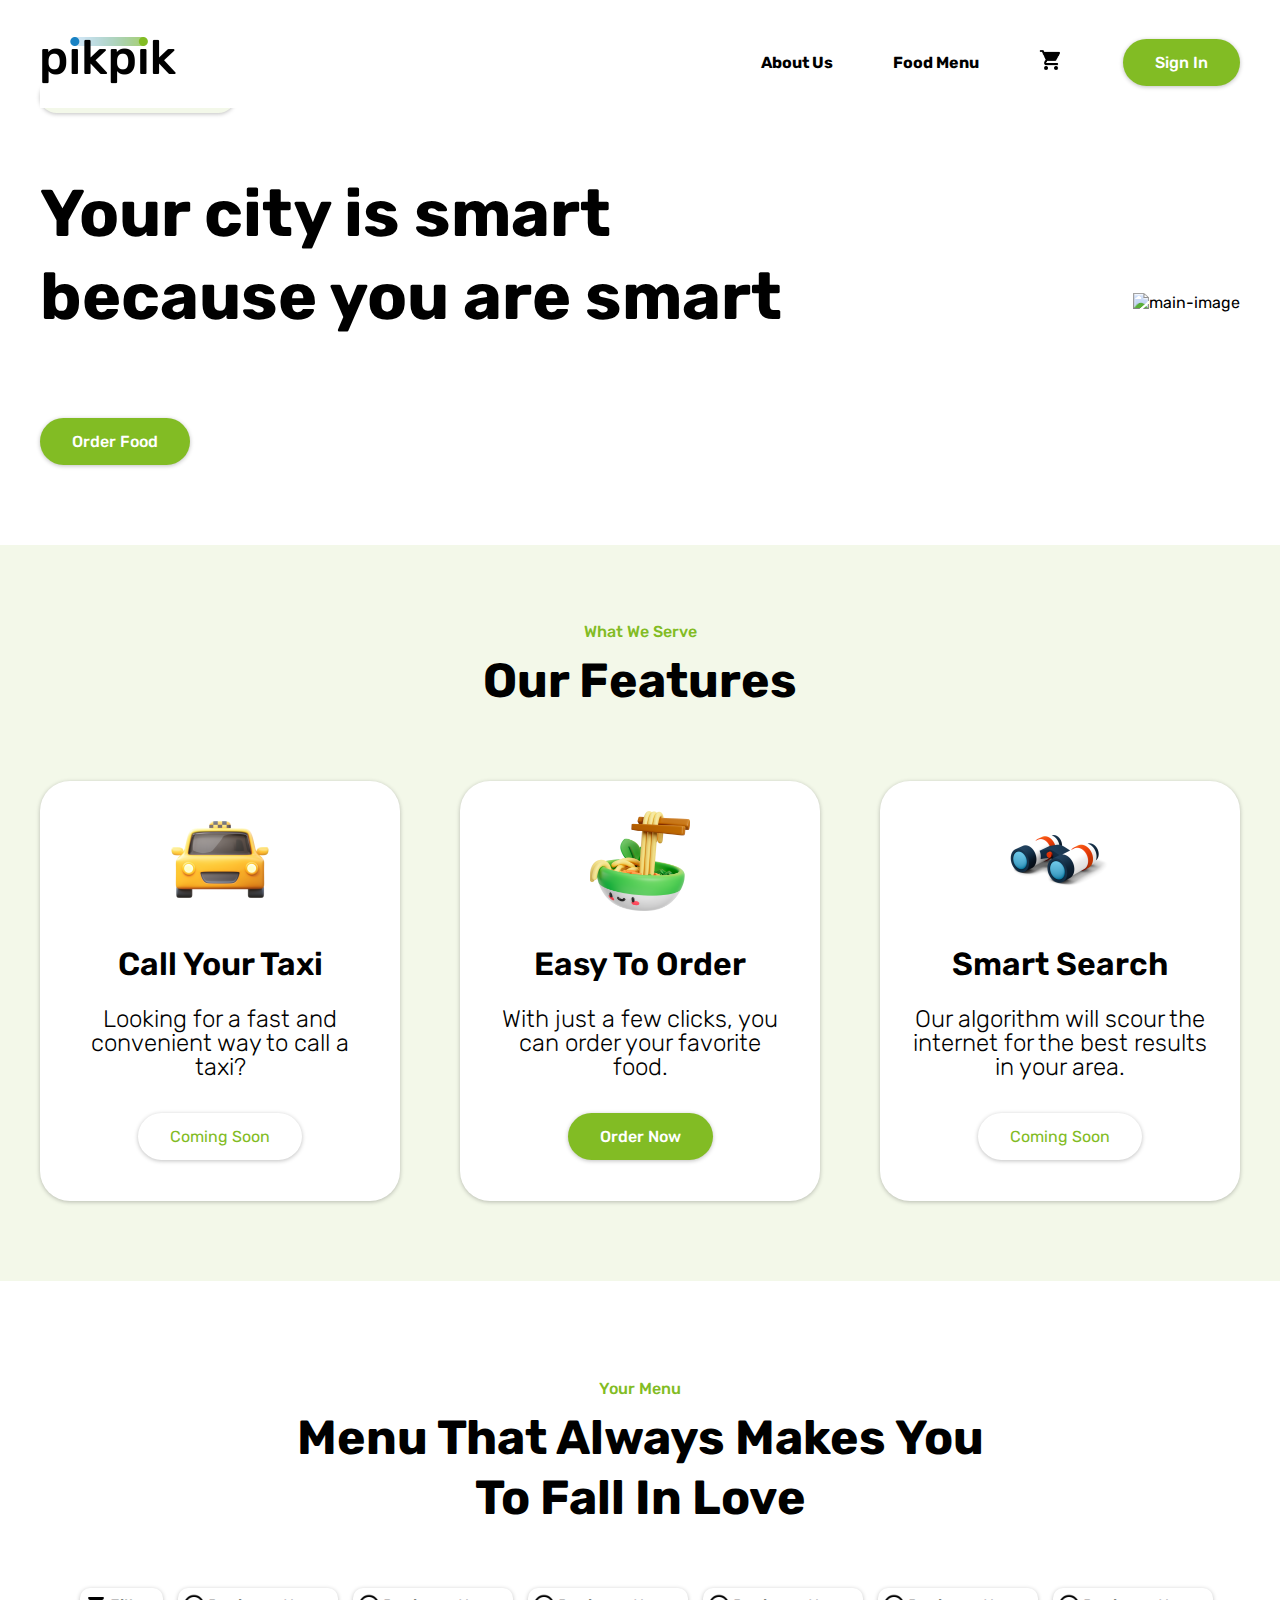
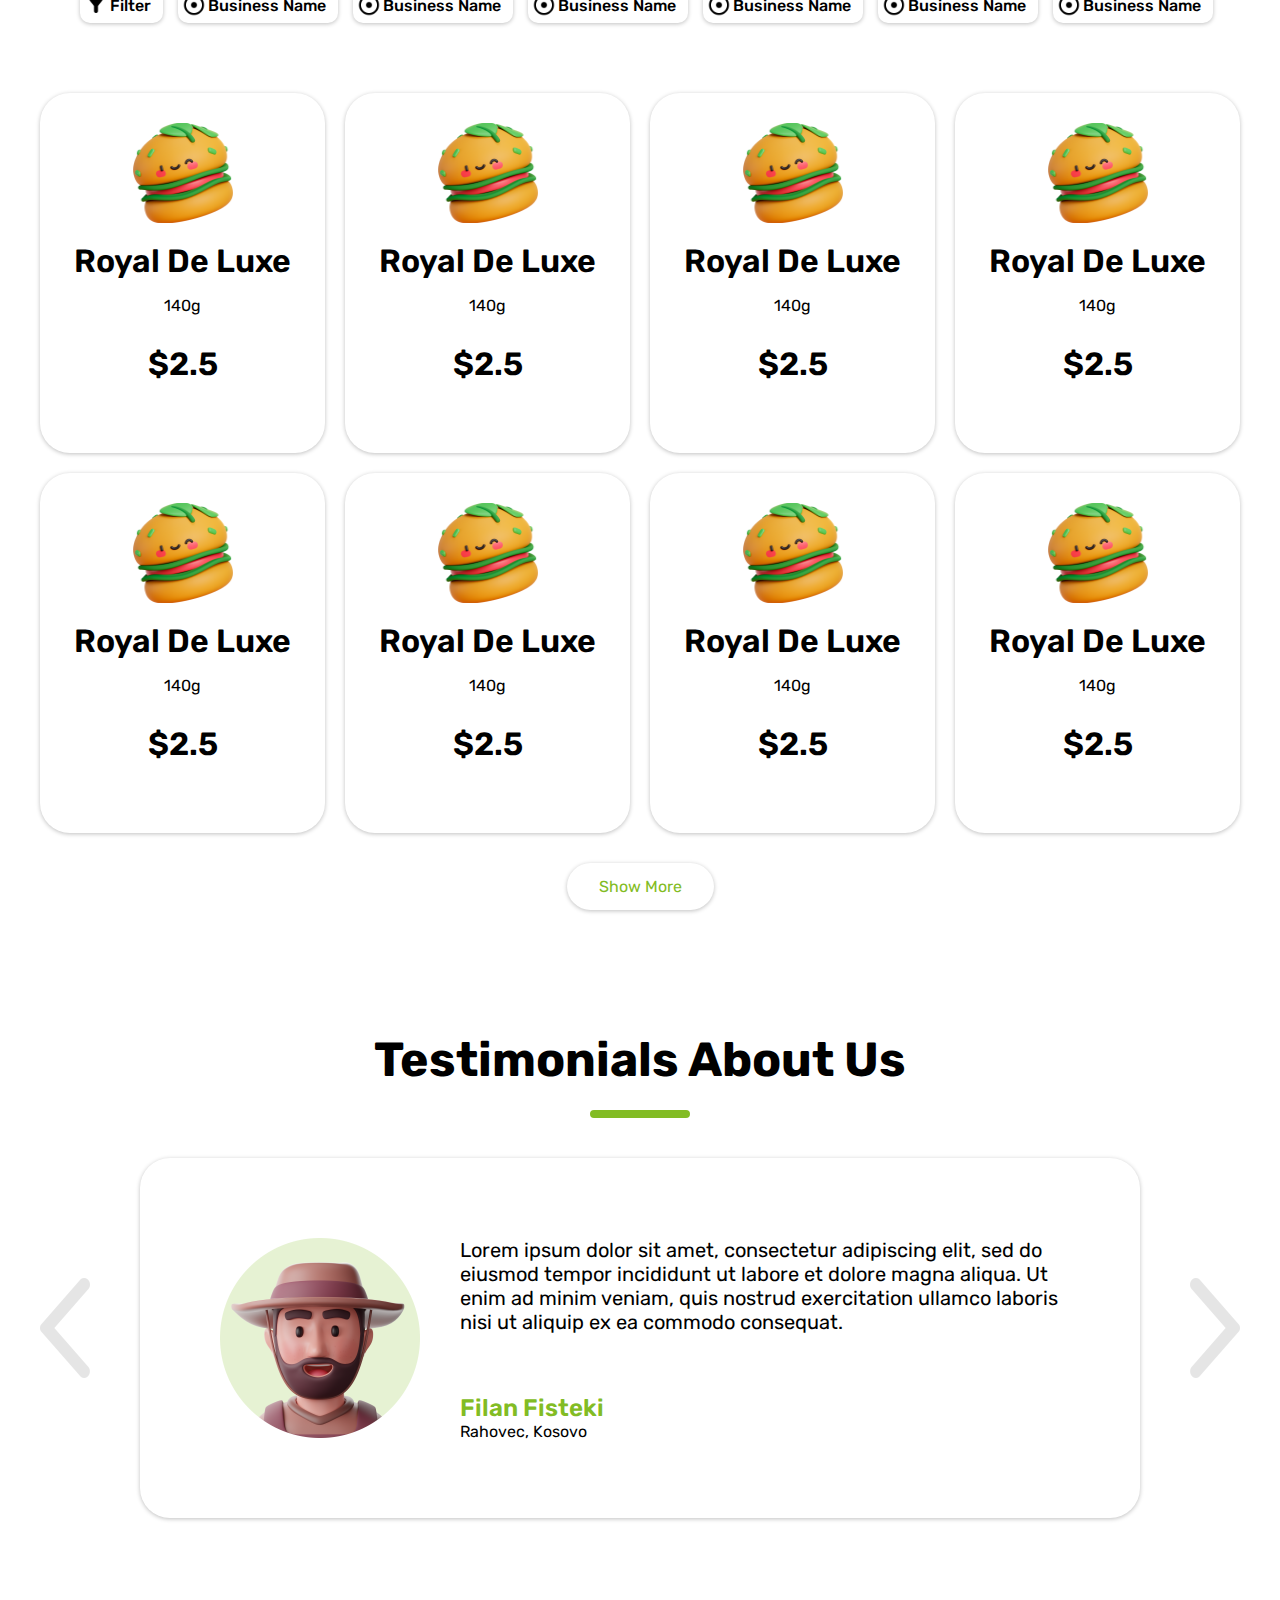
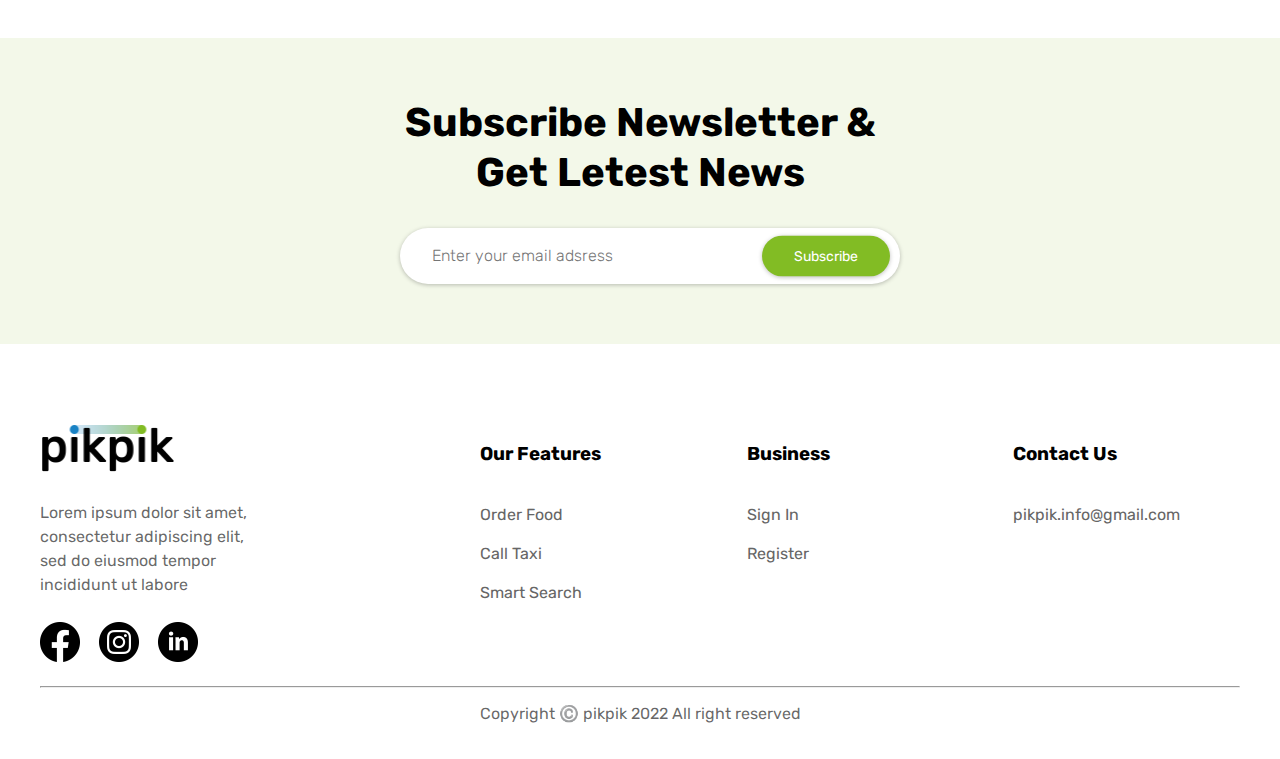
==== index.html @ 5e6ef86c "SigIn" ====
<!DOCTYPE html>
<html lang="en">
    <head>

        <meta charset="UTF-8">
        <meta name="viewport" content="width=width-device, initial-scale=1.0">
        <title>Home | pikpik</title>
        <link rel="preconnect" href="https://fonts.googleapis.com">
        <link rel="preconnect" href="https://fonts.gstatic.com" crossorigin>
        <link href="https://fonts.googleapis.com/css2?family=Rubik:wght@400;500;600;700&display=swap" rel="stylesheet">
        <link rel="stylesheet" href="styles.css">
    </head>
    <body>

        <header>
            <div class="wrapper">
                <nav>
                    <div>
                        <a href="#"><img class="logo" src="images/logo/black-logo.png" alt="pikpik"></a>
                    </div>

                    <ul>
                        <li>
                            <a href="#features-sections">About Us</a>
                        </li>

                        <li>
                            <a href="#menu-section">Food Menu</a>
                        </li>

                        <li>
                            <a href="#"><img class="shop-icon" src="images/icon/shop-icon.png" alt="shop-icon"></a>
                        </li>

                        <li>
                            <a href="signIn.html" class="btn green">Sign In</a>
                        </li>
                    </ul>
                </nav>
                <!-- End of desktop navigation -->

                <div class="main-section">
                    <div class="left">
                        <a href="#" class="btn light green">More than smart 🧠</a>
                        <h1>Your city is smart <br />
                            because you are smart
                        </h1>
                        <a href="#menu-section" class="btn green">Order Food</a>
                    </div>
                    <div class="right">
                        <img src="images/main.png" alt="main-image">
                    </div>
                </div>
            </div>
        </header>

        <!-- End of header section -->

        <section class="features-sections" id="features-sections">
            <div class="wrapper">
                <h6 class="green">What We Serve</h6>
                <h2>Our Features</h2>

                <div class="feature-cards">
                    <div class="feature-card">
                        <img class="taxi" src="images/icon/taxi.png" alt="taxi">
                        
                        <div class="info">
                            <h3>Call Your Taxi</h3>
                            <p>Looking for a fast and convenient way to call a taxi?</p>
                            <a href="#" class="btn white green">Coming Soon</a>
                        </div>
                    </div>

                    <div class="feature-card">
                        <img class="food" src="images/icon/food.png" alt="food">
                        
                        <div class="info">
                            <h3>Easy To Order</h3>
                            <p>With just a few clicks, you can order your favorite food.</p>
                            <a href="#menu-section" class="btn green">Order Now</a>
                        </div>
                    </div>

                    <div class="feature-card">
                        <img class="smart-search" src="images/icon/smart-search.png" alt="smart search">
                        
                        <div class="info">
                            <h3>Smart Search</h3>
                            <p>Our algorithm will scour the internet for the best results in your area.</p>
                            <a href="#" class="btn white green">Coming Soon</a>
                        </div>
                    </div>
                </div>
            </div>
        </section>

        <!-- End of features section -->

        <section class="menu-section" id="menu-section">
            <div class="wrapper">
                <h6>Your Menu</h6>
                <h2>Menu That Always Makes You To Fall In Love</h2>

                <div class="filter-businesses">
                    <ul>
                        <li class="filter">
                            <a href="#" class="btn white black"><img src="images/icon/filter-icon.png" alt="filter">Filter</a>
                        </li>

                        <li>
                            <a href="#" class="btn white black"><img src="images/icon/business-icon.png" alt="business-logo">Business Name</a>
                        </li>
                        <li>
                            <a href="#" class="btn white black"><img src="images/icon/business-icon.png" alt="business-logo">Business Name</a>
                        </li>
                        <li>
                            <a href="#" class="btn white black"><img src="images/icon/business-icon.png" alt="business-logo">Business Name</a>
                        </li>
                        <li>
                            <a href="#" class="btn white black"><img src="images/icon/business-icon.png" alt="business-logo">Business Name</a>
                        </li>
                        <li>
                            <a href="#" class="btn white black"><img src="images/icon/business-icon.png" alt="business-logo">Business Name</a>
                        </li>
                        <li>
                            <a href="#" class="btn white black"><img src="images/icon/business-icon.png" alt="business-logo">Business Name</a>
                        </li>
                    </ul>
                </div>
                <div class="food-cards">
                    <div class="food-card">
                        <img src="images/icon/hambuger.png" alt="hamburger">
                        <div class="info">
                            <h3>Royal De Luxe</h3>
                            <p>140g</p>
                            <h3 class="price">$2.5</h3>
                        </div>
                    </div>

                    <div class="food-card">
                        <img src="images/icon/hambuger.png" alt="hamburger">
                        <div class="info">
                            <h3>Royal De Luxe</h3>
                            <p>140g</p>
                            <h3 class="price">$2.5</h3>
                        </div>
                    </div>

                    <div class="food-card">
                        <img src="images/icon/hambuger.png" alt="hamburger">
                        <div class="info">
                            <h3>Royal De Luxe</h3>
                            <p>140g</p>
                            <h3 class="price">$2.5</h3>
                        </div>
                    </div>

                    <div class="food-card">
                        <img src="images/icon/hambuger.png" alt="hamburger">
                        <div class="info">
                            <h3>Royal De Luxe</h3>
                            <p>140g</p>
                            <h3 class="price">$2.5</h3>
                        </div>
                    </div>

                    <div class="food-card">
                        <img src="images/icon/hambuger.png" alt="hamburger">
                        <div class="info">
                            <h3>Royal De Luxe</h3>
                            <p>140g</p>
                            <h3 class="price">$2.5</h3>
                        </div>
                    </div>

                    <div class="food-card">
                        <img src="images/icon/hambuger.png" alt="hamburger">
                        <div class="info">
                            <h3>Royal De Luxe</h3>
                            <p>140g</p>
                            <h3 class="price">$2.5</h3>
                        </div>
                    </div>

                    <div class="food-card">
                        <img src="images/icon/hambuger.png" alt="hamburger">
                        <div class="info">
                            <h3>Royal De Luxe</h3>
                            <p>140g</p>
                            <h3 class="price">$2.5</h3>
                        </div>
                    </div>

                    <div class="food-card">
                        <img src="images/icon/hambuger.png" alt="hamburger">
                        <div class="info">
                            <h3>Royal De Luxe</h3>
                            <p>140g</p>
                            <h3 class="price">$2.5</h3>
                        </div>
                    </div>
                </div>
                <div class="show-more">
                    <a href="#" class="btn white green">Show More</a>
                </div>
            </div>
        </section>

        <!-- End of food menu section -->

        <section class="testimonials-section">
            <div class="wrapper">
                <h2>Testimonials About Us</h2>
                <hr>

                <div class="testimonials">
                    <div class="left">
                        <a href="#" class="left arrow"><img src="images/icon/left-arrow.png" alt="left-arrow"></a>
                    </div>
        
                    <div class="testimonials-card">
                        <div class="left">
                            <img src="images/icon/farmer.png" alt="farmer">
                        </div>
                        <div class="right">
                            <p>Lorem ipsum dolor sit amet, consectetur adipiscing elit, sed do 
                                eiusmod tempor incididunt ut labore et dolore magna aliqua. Ut 
                                enim ad minim veniam, quis nostrud exercitation ullamco laboris 
                                nisi ut aliquip ex ea commodo consequat.
                            </p>
                            <h4>Filan Fisteki</h4>
                            <p class="location">Rahovec, Kosovo</p>
                        </div>
                    </div>
        
                    <div class="right">
                        <a href="#" class="right arrow"><img src="images/icon/right-arrow.png" alt="right-arrow"></a>
                    </div>
                </div>
            </div>
        </section>

        <!-- End of testimonials section -->

        <section class="newsletter-section">
            <div class="wrapper">
                <h2>
                    Subscribe Newsletter & 
                    Get Letest News
                </h2>

                <form action="#">
                    <input type="text" placeholder="Enter your email adsress">
                    <button href="" class="subscribe-button">Subscribe</button>
                </form>
            </div>
        </section>

        <!-- End of newsletter section -->

        <footer>
            <div class="wrapper">
                <div class="links-container">
                    <div class="links">
                        <a href="#" class="logo"><img src="images/logo/black-logo.png" alt="pikpik"></a>
                        <p>Lorem ipsum dolor sit amet, consectetur adipiscing elit, sed do eiusmod tempor incididunt ut labore</p>
                        
                        <div class="social">
                            <a href="#"><img src="images/icon/facebook.png" alt=""></a>

                            <a href="#"><img src="images/icon/instagram.png" alt=""></a>

                            <a href="#"><img src="images/icon/linkedin.png" alt=""></a>
                        </div>
                    </div>

                    <div class="links">
                        <h3>Our Features</h3>

                        <ul>
                            <li>
                                <a href="#">Order Food</a>
                            </li>

                            <li>
                                <a href="#">Call Taxi</a>
                            </li>

                            <li>
                                <a href="#">Smart Search</a>
                            </li>
                        </ul>
                    </div>

                    <div class="links">
                        <h3>Business</h3>

                        <ul>
                            <li>
                                <a href="#">Sign In</a>
                            </li>

                            <li>
                                <a href="#">Register</a>
                            </li>
                        </ul>
                    </div>

                    <div class="links">
                        <h3>Contact Us</h3>

                        <ul>
                            <li>
                                <a href="#">pikpik.info@gmail.com</a>
                            </li>
                        </ul>
                    </div>
                </div>

                <hr>
                <p class="copyright">Copyright ©️ pikpik 2022 All right reserved</p>
            </div>
        </footer>

        <!-- End of footer section -->

        <script src="main.js"></script>
    </body>
</html>
---- styles.css ----
:root{
    --green-color: #82BC24;
    --light-green-color: #F3F8E9;
    --blue-color: #1982C4;
    --light-blue-color: #E8F3F9;
}


*,
*::after,
*::before {
    box-sizing: border-box;
}

body {
    margin: 0;
    font-family: "Rubik", sans-serif;
}

.wrapper {
    max-width: 1200px;
    margin: 0 auto;
}

/* Buttons */

.btn {
    padding: 14px 32px;
    border-radius: 50px;
    color: #fff;
    display: inline-block;
    font-weight: 500;
    font-size: 16px;
    text-decoration: none;
    box-shadow: 0px 1px 4px rgba(0, 0, 0, 0.25);
    border-radius: 50px;
    position: relative;
}

.btn.green {
    background: var(--green-color);
    box-shadow: 0px 1px 4px rgba(0, 0, 0, 0.25);
    border-radius: 50px;
}

.btn.green:hover {
    color: var(--green-color);
    background-color: #FFFFFF;
}

.btn.light.green {
    padding: 8px 32px;
    font-size: 14px;
    font-weight: 450;
    background: var(--light-green-color);
    color: var(--green-color);
}

.btn.white.btn.green {
    background-color: #fff;
    color: var(--green-color);
    font-weight: 400;
}

.btn.white.black {
    color: #000;
    padding: 8px 12px;
    border-radius: 10px;
    text-align: center;
}

/* Header */

header {
    margin-top: 0px;
    margin-bottom: 80px;
    width: 100%;
    background-color: #fff;
}

nav {
    padding-top: 0px;
    padding-bottom: 20px;
    background-color: #fff;
    background: #fff;
    display: flex;
    justify-content: space-between;
    align-items: center;
    position: fixed;
    width: 1200px;
    top: 36px;
    z-index: 100;
    transition: all 500ms ease;
}

nav.scrolled {
    background-color: white;
    box-shadow: 0px 16px 14px -8px rgba(0, 0, 0, 0.1);
    /* box-shadow: 0px 1px 4px rgba(0, 0, 0, 0.25); */
    border-radius: 0 0 16px 16px;
    top: 0;
    padding: 12px;
}

nav .logo {
    width: 136px;
    height: 48px;
    left: 0px;
    position: relative;
    top: 50%;
    /* transform: translateY(-50%); */
}

nav ul{
    display: flex;
    align-items: center;
    gap: 60px;
    list-style: none;
    margin: 0px;
}

nav ul li a:hover{
    color: var(--green-color);
}

nav ul li a {
    font-family: "Rubik", sans-serif;
    font-style: normal;
    font-weight: bold;
    font-size: 16px;
    color: #000;
    text-decoration: none;
}

nav ul .shop-icon {
    width: 24px;
    height: 24px;
    position: relative;
    top: 50%;
    /* transform: translateY(-50%); */
}

/* Main Section */

.main-section {
    display: flex;
    padding-top: 80px;
    width: 100%;
    align-items: center;
    justify-content: space-between;
}

.main-section .left h1{
    font-family: "Rubik", sans-serif;
    font-weight: 700;
    font-size: 66px;
    line-height: 125%;
    color: #000;
    margin-bottom: 80px;
    margin-top: 60px;
}

.main-section .left {
    width: auto;
}

.main-section .right {
    margin-top: 60px;
}

.main-section .right img{
    width: 606px;
    height: 603px;
}

/* Features section */

section {
    margin-top: 0;
}

section.features-sections {
    width: 100%;
    background-color: var(--light-green-color);
    padding-top: 40px;
    padding-bottom: 80px;
    text-align: center;
}


h6 {
    font-family: 'Rubik', sans-serif;
    font-weight: 500;
    font-size: 16px;
    line-height: 120%;
    color: #000;
}

section.features-sections h6{
    color: var(--green-color);
    margin-bottom: 10px;
}

h2 {
    font-family: "Rubik", sans-serif;
    font-weight: 700;
    font-size: 48px;
    line-height: 125%;
    margin: 0;
    color: #000;
}

section.features-sections h2{
    text-align: center;
}

.feature-cards{
    margin-top: 70px;
    display: flex;
    justify-content: space-between;
}

.feature-card{
    position: relative;
    width: 360px;
    height: 420px;
    
    background: #FFFFFF;
    box-shadow: 0px 1px 4px rgba(0, 0, 0, 0.25);
    border-radius: 30px;

    text-align: center;
    padding: 30px;
}

img.taxi {
    width: 100px;
    height: 100px;
}

img.food {
    width: 100px;
    height: 100px;
}

img.smart-search {
    width: 100px;
    height: 100px;
}

.feature-card h3{
    margin-top: 30px;
    margin-bottom: 20px;
    font-family: "Rubik", sans-serif;
    font-weight: 600;
    font-size: 32px;
}

.feature-card p{
    font-family: "Rubik", sans-serif;
    font-weight: 300;
    font-size: 24px;
    line-height: 24px;
}

.feature-card .btn{
    margin-top: 10px;
}

/* Menu Section */

section.menu-section {
    padding-top: 60px;
    padding-bottom: 60px;
}

section.menu-section h6 {
    text-align: center;
    color: var(--green-color);
    margin-bottom: 10px;
}

section.menu-section h2 {
    text-align: center;
    margin-left: 240px;
    margin-right: 240px;
    margin-bottom: 60px;
}

.filter-businesses ul{
    display: flex;
    gap: 15px;
    list-style: none;
}

.filter-businesses ul img {
    position: absolute;
    width: 24px;
    height: 24px;
    top: 50%;
    left: 4px;
    transform: translateY(-50%);
}

.filter-businesses .btn.white.black{
    padding-left: 30px;
}

.food-cards{
    margin-top: 70px;
    height: 740px;
    display: flex;
    flex-wrap: wrap;
    align-content: space-between;
    /* overflow: scroll; */
    gap: 20px;
}

.food-card{
    width: 285px;
    height: 360px;
    
    background: #FFFFFF;
    box-shadow: 0px 1px 4px rgba(0, 0, 0, 0.25);
    border-radius: 30px;

    text-align: center;
    padding: 30px;
}

.food-card img{
    width: 100px;
    height: 100px;
}

.food-card h3 {
    margin-top: 15px;
    margin-bottom: 10px;
    font-family: "Rubik", sans-serif;
    font-weight: 600;
    font-size: 32px;
}

.food-card .price{
    margin-top: 30px;
}

.show-more{
    text-align: center;
    margin-top: 30px;
}

/* Testimonials section */

.testimonials-section {
    padding-top: 60px;
    padding-bottom: 60px;
}

.testimonials-section h2 {
    text-align: center;
}

.testimonials-section hr {
    margin-top: 20px;
    margin-bottom: 40px;
    width: 100px;
    border: 4px solid var(--green-color);
    border-radius: 10px;
}

.testimonials-section .testimonials {
    display: flex;
    justify-content: space-between;
}

.testimonials-section .testimonials .left.arrow img {
    margin-top: 120px;
    width: 50px;
    height: 100px;
}

.testimonials-section .testimonials .right.arrow img {
    margin-top: 120px;
    width: 50px;
    height: 100px;
}

.testimonials-card {
    width: 1000px;
    height: 360px;

    background: #FFFFFF;
    box-shadow: 0px 1px 4px rgba(0, 0, 0, 0.25);
    border-radius: 30px;
    display: flex;
    justify-content: space-between;
}

.testimonials-card .left {
    margin-left: 80px;
    margin-top: 80px;
    margin-right: 40px;
}

.testimonials-card img{
    width: 200px;
    height: 200px;
}

.testimonials-card .right {
    margin-top: 60px;
    margin-right: 80px;
    margin-bottom: 80px;
}

.testimonials-card p {
    font-family: "Rubik", sans-serif;
    font-weight: 400;
    font-size: 20px;

    color: #000000;
}

.testimonials-card h4{
    font-family: "Rubik", sans-serif;
    font-weight: 600;
    font-size: 24px;
    color: var(--green-color);
    margin-top: 60px;
    margin-bottom: 0px;
}

.testimonials-card .right .location{
    margin-top: 0px;
    color: #000;
    font-size: 16px;
}

/* Newsletter Section */

section.newsletter-section {
    margin-top: 60px;
    margin-bottom: 60px;
    padding-top: 60px;
    padding-bottom: 60px;
    text-align: center;
    background-color: var(--light-green-color);
}

section.newsletter-section h2 {
    font-family: "Rubik", sans-serif;
    font-weight: 700;
    font-size: 40px;
    text-align: center;
    padding-left: 335px;
    padding-right: 335px;
    color: #000000;
    margin-bottom: 30px;
}

section.newsletter-section form {
    align-items: center;
    margin-left: 20px;
    margin-top: 16px;
    position: relative;
}

section.newsletter-section form input {
    font-family: "Rubik", sans-serif;
    font-weight: 300;
    font-size: 16px;
    line-height: 200%;
    background: #FFFFFF;
    box-shadow: 0px 1px 4px rgba(0, 0, 0, 0.25);
    border-radius: 50px;
    border-color: transparent;
    padding: 10px 30px;
    width: 500px;
}

section.newsletter-section form .subscribe-button {
    position: absolute;
    right: 350px;
    top: 50%;
    transform: translateY(-50%);
    background: var(--green-color);
    box-shadow: 0px 1px 4px rgba(0, 0, 0, 0.25);
    border-radius: 50px;
    border-color: transparent;
    padding: 10px 30px;
    color: #fff;
    font-family: 'Rubik';
    font-style: normal;
    font-weight: 400;
    font-size: 14px;
}

/* Footer */

footer {
    color: #000;
    background-color: #fff;
    /* margin-top: 100px; */
    padding: 20px;
}

footer a {
    text-decoration: none;
    color: #666666;
}

footer h3 {
    color: #000;
    margin-left: 40px;
}

footer ul {
    margin-top: 40px;
    list-style: none;
}

footer .links-container .links .logo img {
    width: 134px;
    height: 48px;
}

footer .links-container .links .social img {
    width: 40px;
    height: 40px;
}

footer .links-container .links .social a{
    padding-right: 15px;
}

footer .links-container .links p {
    width: 220px;
    font-family: 'Rubik';
    font-style: normal;
    font-weight: 400;
    font-size: 16px;
    line-height: 24px;

    color: rgba(0, 0, 0, 0.6);
    margin-top: 25px;
    margin-bottom: 25px;
}

footer .links-container {
    display: grid;
    grid-template-columns: 3fr 2fr 2fr 2fr;
}

footer ul li {
    margin: 20px;
    margin-left: 0px;
}
footer hr{
    margin-top: 20px;
    color: #666666;
}

footer .copyright {
    font-family: "Rubik", sans-serif;
    font-weight: 400;
    font-size: 16px;

    text-align: center;

    color: rgba(0, 0, 0, 0.6);
}

footer ul li :hover{
    padding-left: 3px;
}

/* =============================== */

/* Sign In PAGE */

.signIn-wrapper {
    width: 100%;
    min-height: 100vh;
    overflow: hidden;
    background-color: var(--light-green-color);
    padding: 2rem;
    display: flex;
    align-items: center;
    justify-content: center;
}

.signIn-wrapper .box {
    position: relative;
    width: 100%;
    max-width: 1020px;
    height: 640px;
    background-color: white;
    border-radius: 3.3rem;
    box-shadow: 0px 1px 4px rgba(0, 0, 0, 0.25);
}

.signIn-wrapper .inner-box {
    position: absolute;
    width: calc(100% - 4.1rem);
    height: calc(100% - 4.1rem);
    top: 50%;
    left: 50%;
    transform: translate(-50%, -50%);
}

.signIn-wrapper .forms-wrap {
    position: absolute;
    height: 100%;
    width: 45%;
    top: 0;
    left: 0;
    display: grid;
    grid-template-columns: 1fr;
    grid-template-rows: 1fr;
    transition: 0.08s ease-in-out;
}

.signIn-wrapper form {
    max-width: 260px;
    width: 100%;
    margin: 0 auto;
    height: 100%;
    display: flex;
    flex-direction: column;
    justify-content: space-evenly;
    grid-column: 1 / 2;
    grid-row: 1 / 2;
    transition: opacity 0.02s 0.4s;
}

.signIn-wrapper form.sign-up-form {
    opacity: 0;
    pointer-events: none;
}

.signIn-wrapper .logo {
    display: flex;
    align-items: center;
}

.signIn-wrapper .logo img {
    width: 120px;
    margin-right: 0.3rem;
}

.signIn-wrapper .logo h4 {
    font-size: 1.1rem;
    margin-top: -9px;
    letter-spacing: -0.5px;
    color: #000;
}

.signIn-wrapper .heading h2 {
    font-size: 2.1rem;
    font-weight: 600;
    color: #000;
}

.signIn-wrapper .heading h6 {
    color: rgb(121, 121, 121);
    font-weight: 400;
    font-size: 0.75rem;
    display: inline;
}

.signIn-wrapper .toggle {
    color: #000;
    text-decoration: none;
    font-size: 0.75rem;
    font-weight: 500;
    transition: 0.3s;
}

.signIn-wrapper .toggle:hover{
    color: var(--green-color);
}

.signIn-wrapper .input-wrap {
    position: relative;
    height: 37px;
    margin-bottom: 2rem;
}

.signIn-wrapper label {
    position: absolute;
    left: 10px;
    font-size: 0.95rem;
    color: rgb(121, 121, 121);
    pointer-events: none;
    transition: 0.4s;
}

.signIn-wrapper .input-field.active {
    border-bottom-color: #000;
}

.signIn-wrapper .actual-form.input-wrap{
    margin-top: 20px;
}


.signIn-wrapper .input-field{
    font-family: "Rubik", sans-serif;
    font-weight: 300;
    font-size: 16px;
    top: 10px;
    line-height: 200%;
    background: #FFFFFF;
    box-shadow: 0px 1px 4px rgba(0, 0, 0, 0.25);
    border-radius: 50px;
    border-color: transparent;
    padding: 0 25px;
    height: 47px;
    width: 100%;
    margin-bottom: 10px;
}

.signIn-wrapper .btn.green{
    display: inline-block;
    height: 47px;
}

.signIn-wrapper .text {
    margin-top: 30px;
    color: rgb(121, 121, 121);
    font-size: 0.7rem;
}

.signIn-wrapper .text a {
    color: rgb(121, 121, 121);
    transition: 0.3s;
}

.signIn-wrapper .text a:hover{
    color: var(--green-color);
    pointer-events: none;
}

.signIn-wrapper .sign-up-mode form.sign-up-form {
    opacity: 1;
    pointer-events: all;
}

.signIn-wrapper .sign-up-mode .forms-wrap {
    left: 55%;
}

.signIn-wrapper .sign-up-mode .carousel {
    left: 0;
}

.signIn-wrapper .carousel {
    position: absolute;
    height: 100%;
    width: 55%;
    left: 45%;
    top: 0;
    background-color: var(--light-green-color);
    box-shadow: 0px 1px 4px rgba(0, 0, 0, 0.25);
    border-radius: 2rem;
    display: grid;
    grid-template-rows: auto 1fe;
    padding-bottom: 2rem;
    overflow: hidden;
    transition: 0.8s ease-in-out;
}

.mySlides img{
    margin-top: 20px;
    width: 534px;
    height: 554px;
}

.signIn-wrapper .images-wrapper {
    display: grid;
    grid-template-columns: 1fr;
    grid-template-rows: 1fr;
}

.signIn-wrapper .text-slider {
    display: flex;
    align-items: center;
    justify-content: center;
    flex-direction: column;
}

.signIn-wrapper .text-wrap {
    max-height: 2.2rem;
    overflow: hidden;
    margin-bottom: 2.5rem;
}

.signIn-wrapper .text-group {
    display: flex;
    flex-direction: column;
    text-align: center;
    transform: translateY(0);
    transition: 0.5s;
}

.signIn-wrapper .text-group h2 {
    line-height: 2.2rem;
    font-weight: 600;
    font-size: 1.6rem;
}

.signIn-wrapper .bullets {
    display: flex;
    align-items: center;
    justify-content: center;
}

.signIn-wrapper .bullets span{
    display: block;
    width: 0.5rem;
    height: 0.5rem;
    background-color: #000;
    margin: 0 0.25rem;
    border-radius: 50%;
    cursor: pointer;
    transition: 0.3s;
}
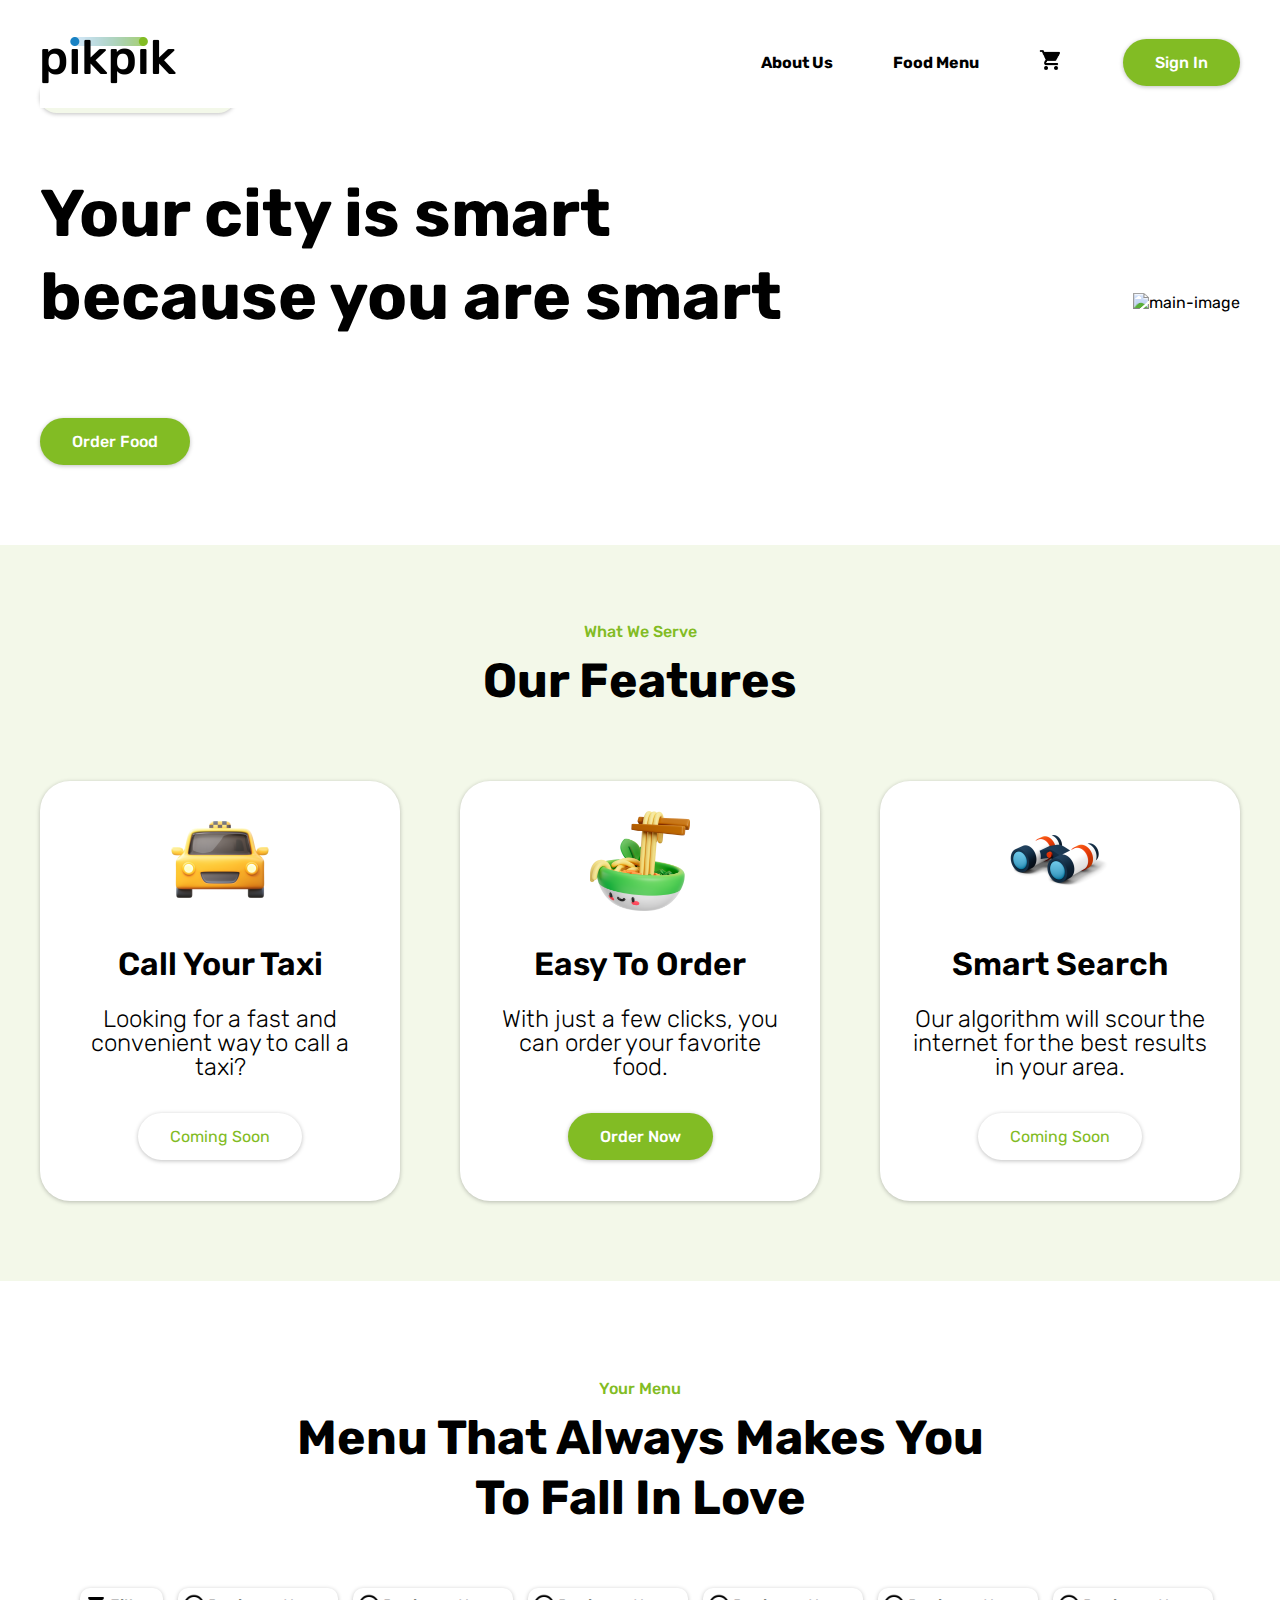
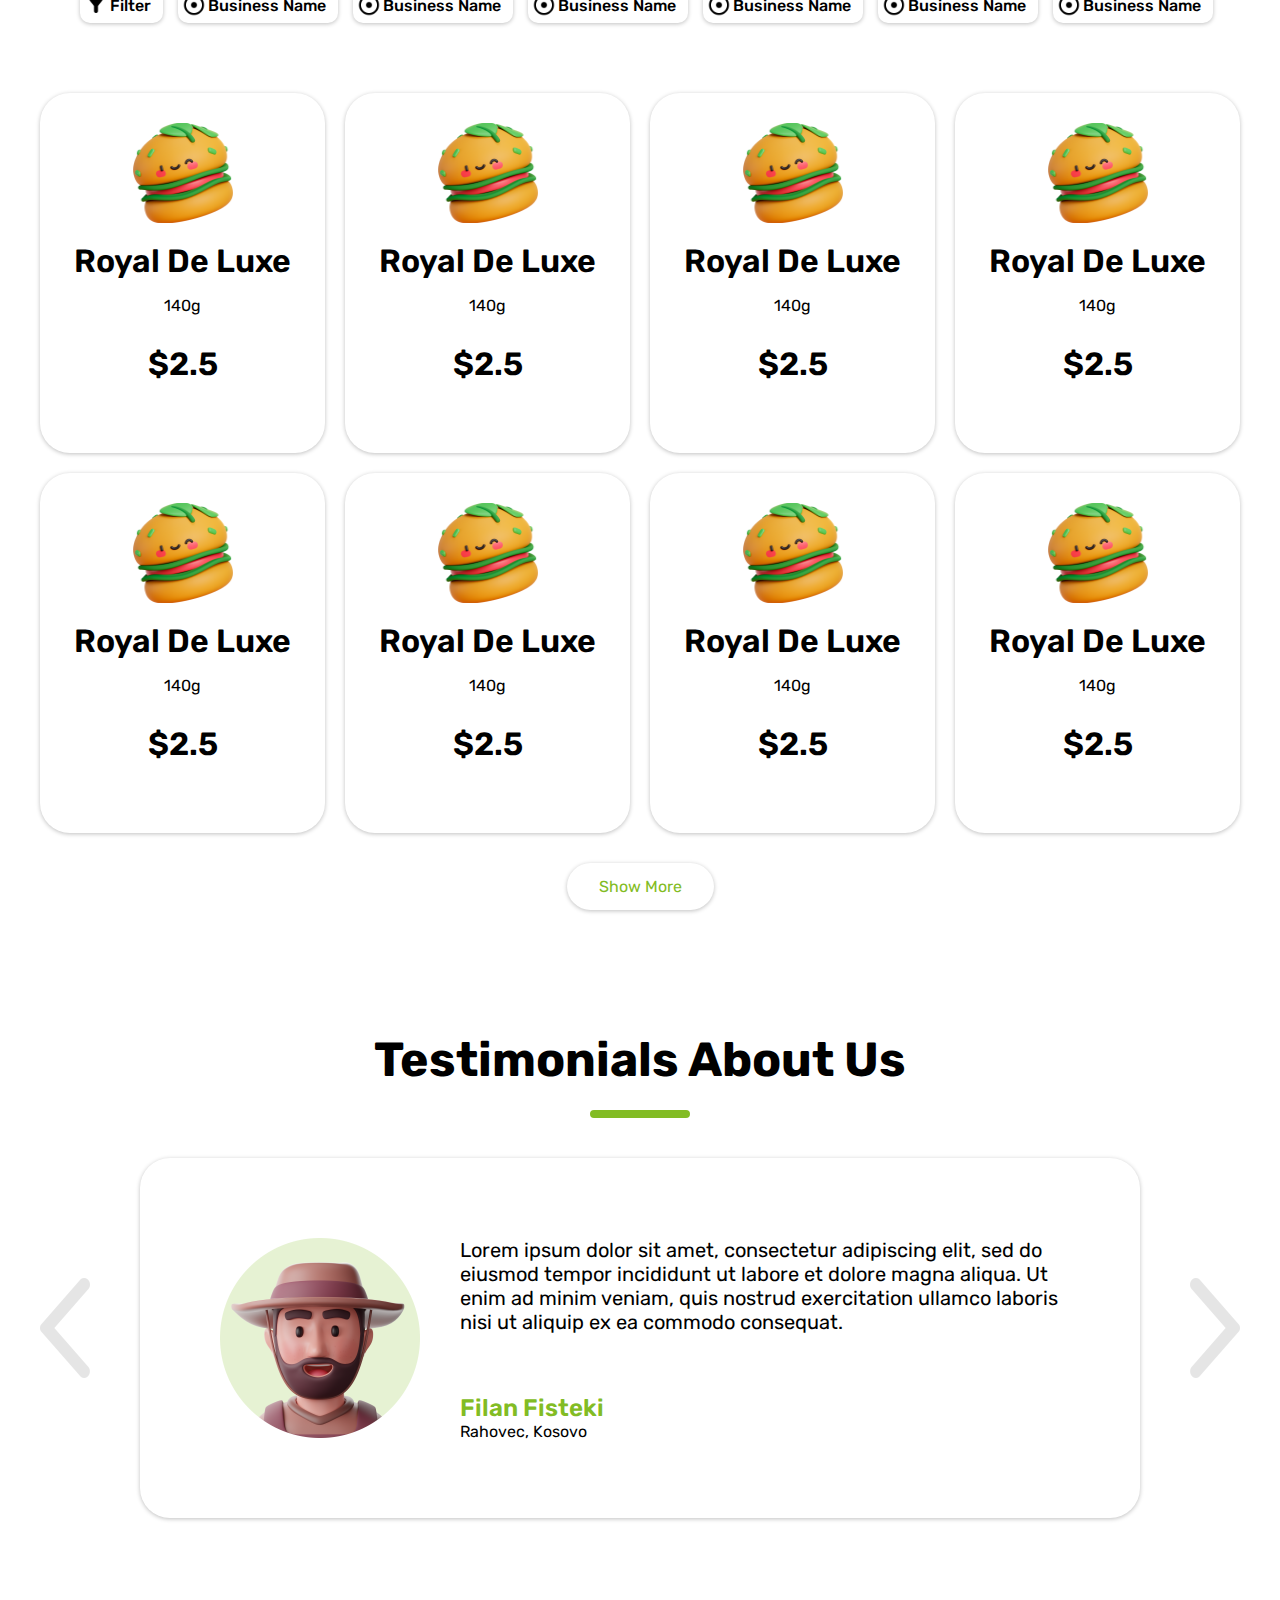
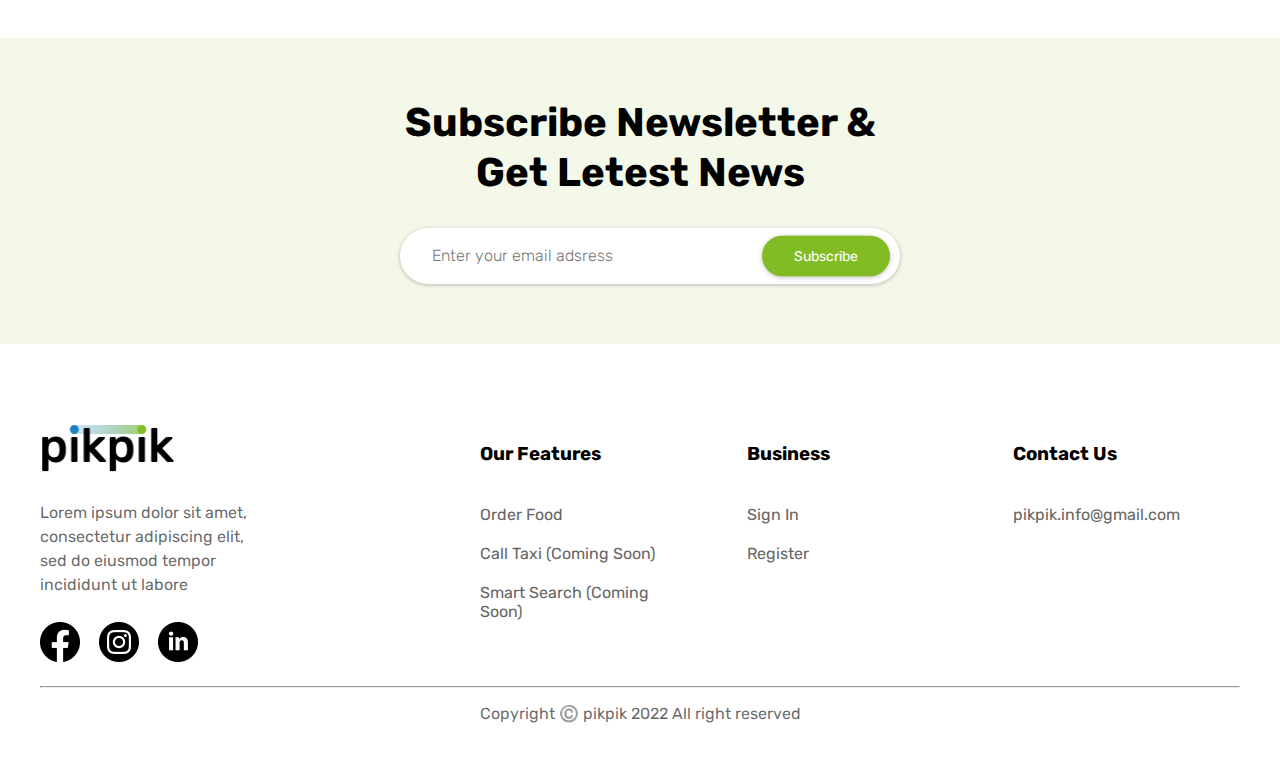
==== commit ec210eb0: "signup" ====
--- a/index.html
+++ b/index.html
@@ -280,15 +280,15 @@
 
                         <ul>
                             <li>
-                                <a href="#">Order Food</a>
-                            </li>
-
-                            <li>
-                                <a href="#">Call Taxi</a>
-                            </li>
-
-                            <li>
-                                <a href="#">Smart Search</a>
+                                <a href="#menu-section">Order Food</a>
+                            </li>
+
+                            <li>
+                                <a href="#features-sections">Call Taxi (Coming Soon)</a>
+                            </li>
+
+                            <li>
+                                <a href="#features-sections">Smart Search (Coming Soon)</a>
                             </li>
                         </ul>
                     </div>
@@ -298,11 +298,11 @@
 
                         <ul>
                             <li>
-                                <a href="#">Sign In</a>
-                            </li>
-
-                            <li>
-                                <a href="#">Register</a>
+                                <a href="signIn.html">Sign In</a>
+                            </li>
+
+                            <li>
+                                <a href="signUp.html">Register</a>
                             </li>
                         </ul>
                     </div>
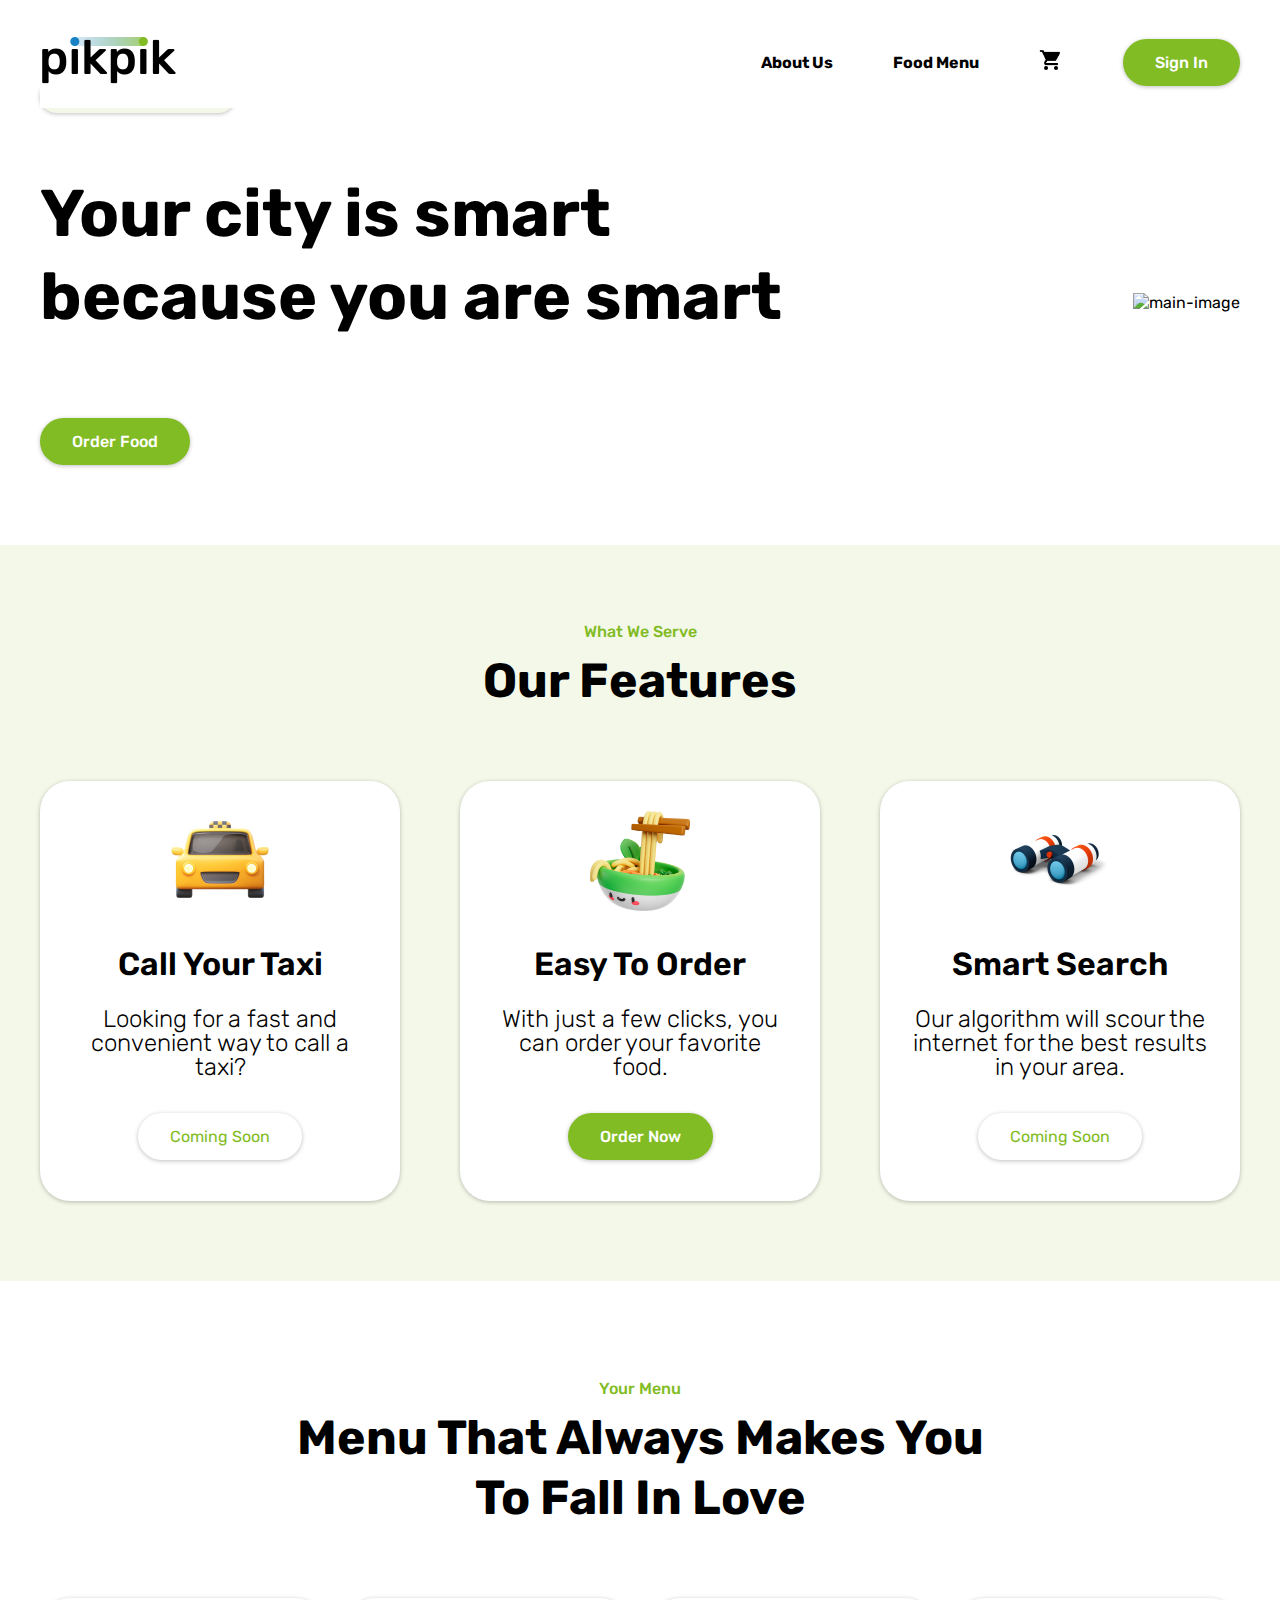
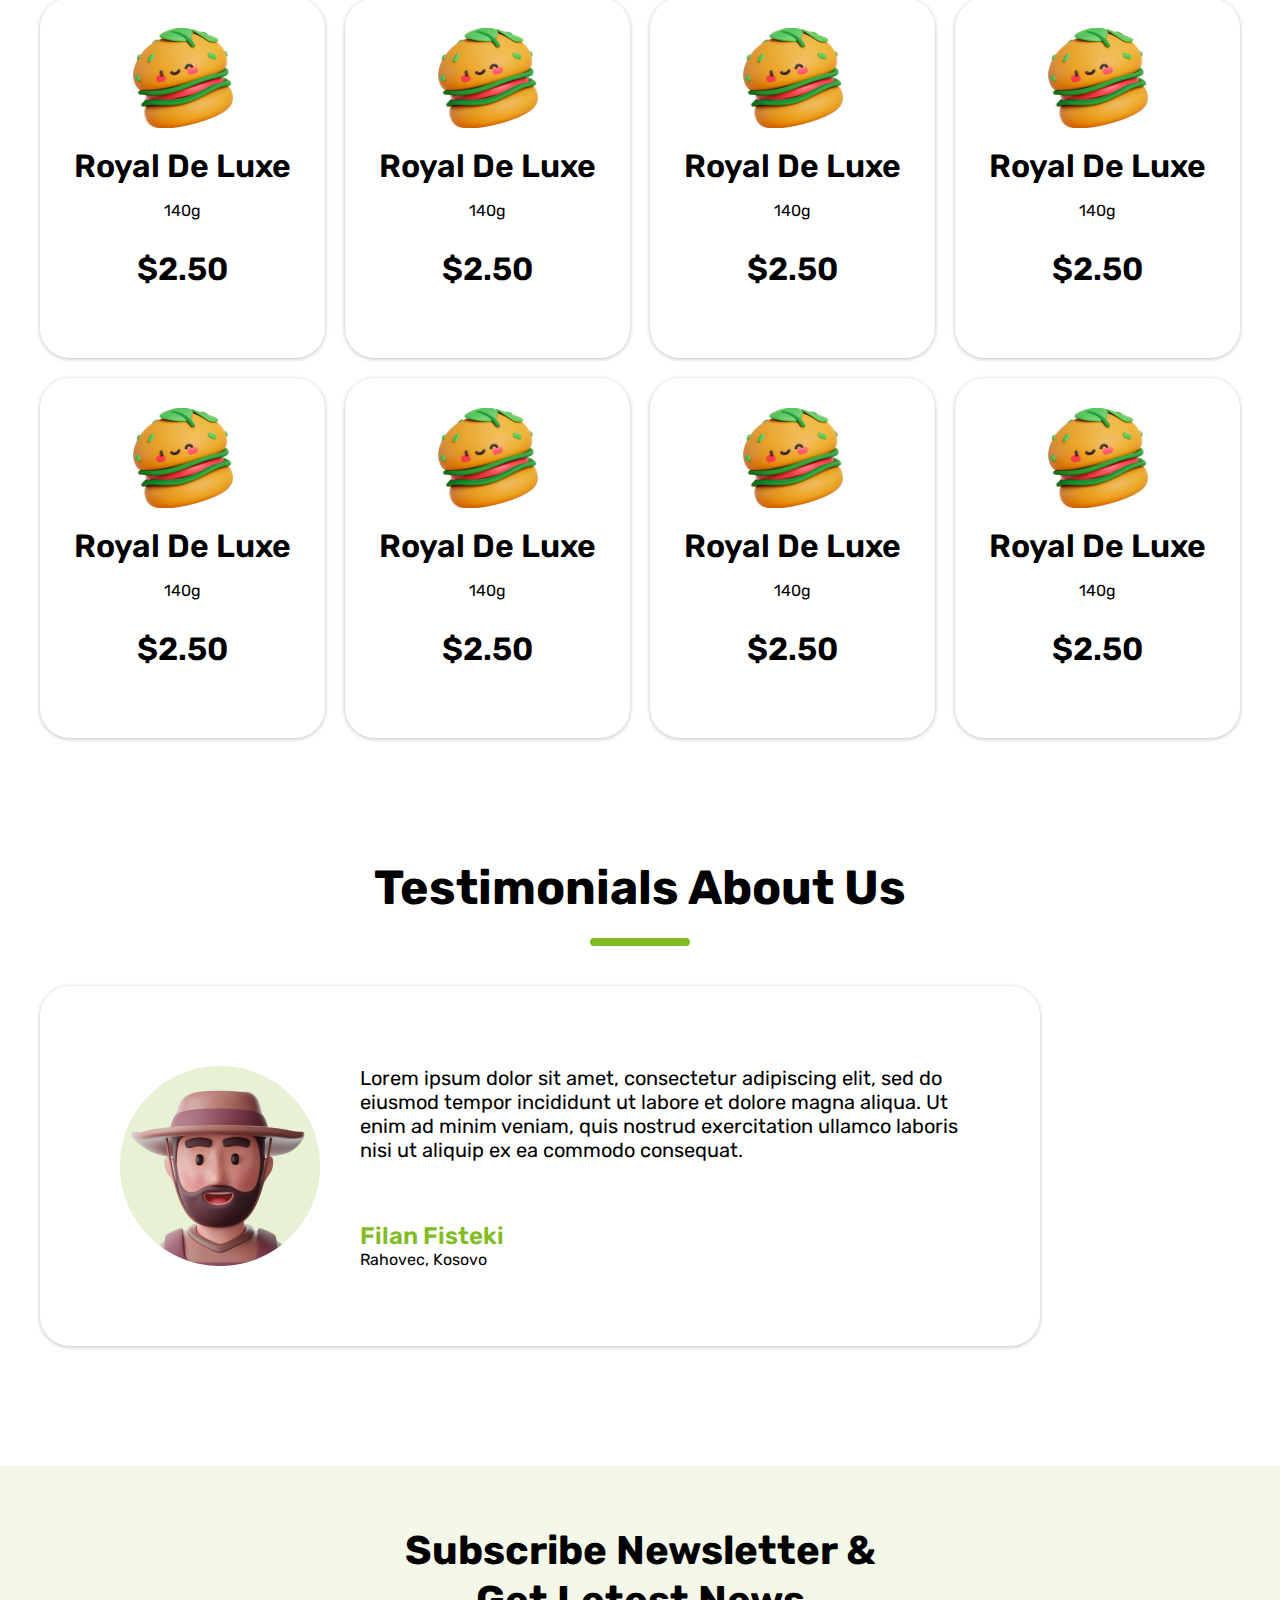
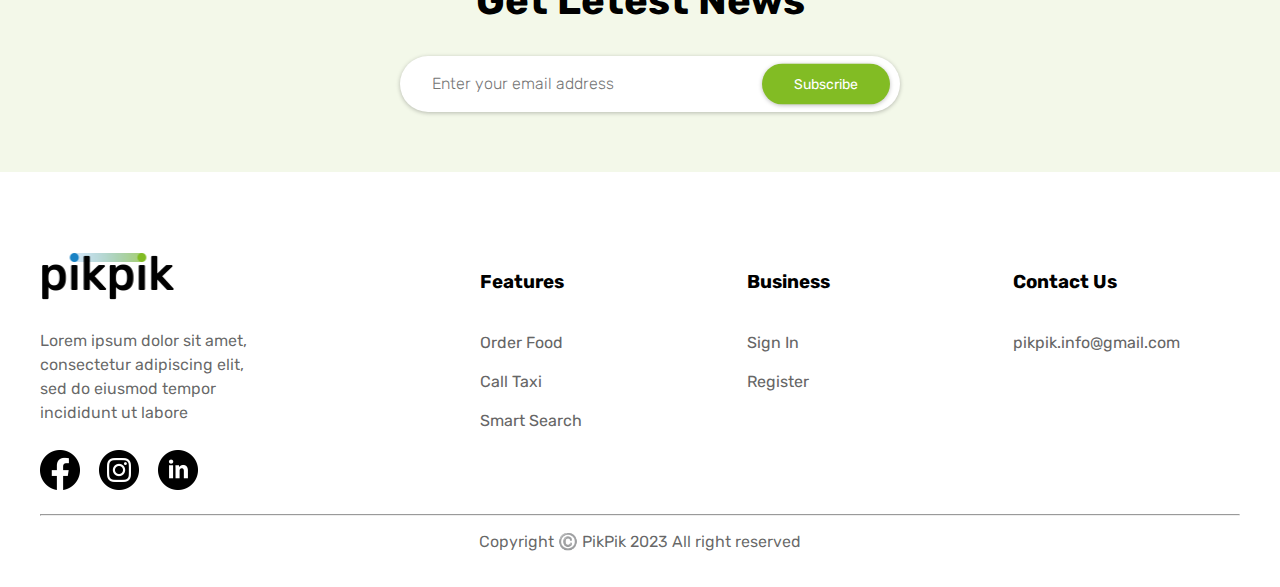
==== commit 0eb9db38: "Responsive" ====
--- a/index.html
+++ b/index.html
@@ -38,6 +38,41 @@
                     </ul>
                 </nav>
                 <!-- End of desktop navigation -->
+    
+                <nav class="mobile-nav">
+                    <div class="logo">
+                        <a href="#"><img class="logo" src="images/logo/black-logo.png" alt="pikpik"></a>
+                    </div>
+                    <div class="menu-icon">
+                        <img src="images/icon/menu-icon.png" alt="">
+                    </div>
+                </nav>
+
+                <div class="mobile-menu-container">
+                    <div class="close-icon">
+                        <img src="images/icon/close-icon.png" alt="">
+                    </div>
+
+                    <ul>
+                        <li>
+                            <a href="#features-sections" class="about-us">About Us</a>
+                        </li>
+
+                        <li>
+                            <a href="#menu-section" class="food-menu">Food Menu</a>
+                        </li>
+
+                        <li>
+                            <a href="#"><img class="shop-icon" src="images/icon/shop-icon.png" alt="shop-icon"></a>
+                        </li>
+
+                        <li>
+                            <a href="signIn.html" class="btn green" style="color: white;">Sign In</a>
+                        </li>
+                    </ul>
+                </div>
+
+                <!-- End of mobile navigation menu -->
 
                 <div class="main-section">
                     <div class="left">
@@ -82,7 +117,7 @@
                         </div>
                     </div>
 
-                    <div class="feature-card">
+                    <div class="feature-card search">
                         <img class="smart-search" src="images/icon/smart-search.png" alt="smart search">
                         
                         <div class="info">
@@ -102,7 +137,7 @@
                 <h6>Your Menu</h6>
                 <h2>Menu That Always Makes You To Fall In Love</h2>
 
-                <div class="filter-businesses">
+                <!-- <div class="filter-businesses">
                     <ul>
                         <li class="filter">
                             <a href="#" class="btn white black"><img src="images/icon/filter-icon.png" alt="filter">Filter</a>
@@ -127,83 +162,83 @@
                             <a href="#" class="btn white black"><img src="images/icon/business-icon.png" alt="business-logo">Business Name</a>
                         </li>
                     </ul>
-                </div>
+                </div> -->
                 <div class="food-cards">
                     <div class="food-card">
                         <img src="images/icon/hambuger.png" alt="hamburger">
                         <div class="info">
                             <h3>Royal De Luxe</h3>
                             <p>140g</p>
-                            <h3 class="price">$2.5</h3>
-                        </div>
-                    </div>
-
-                    <div class="food-card">
-                        <img src="images/icon/hambuger.png" alt="hamburger">
-                        <div class="info">
-                            <h3>Royal De Luxe</h3>
-                            <p>140g</p>
-                            <h3 class="price">$2.5</h3>
-                        </div>
-                    </div>
-
-                    <div class="food-card">
-                        <img src="images/icon/hambuger.png" alt="hamburger">
-                        <div class="info">
-                            <h3>Royal De Luxe</h3>
-                            <p>140g</p>
-                            <h3 class="price">$2.5</h3>
-                        </div>
-                    </div>
-
-                    <div class="food-card">
-                        <img src="images/icon/hambuger.png" alt="hamburger">
-                        <div class="info">
-                            <h3>Royal De Luxe</h3>
-                            <p>140g</p>
-                            <h3 class="price">$2.5</h3>
-                        </div>
-                    </div>
-
-                    <div class="food-card">
-                        <img src="images/icon/hambuger.png" alt="hamburger">
-                        <div class="info">
-                            <h3>Royal De Luxe</h3>
-                            <p>140g</p>
-                            <h3 class="price">$2.5</h3>
-                        </div>
-                    </div>
-
-                    <div class="food-card">
-                        <img src="images/icon/hambuger.png" alt="hamburger">
-                        <div class="info">
-                            <h3>Royal De Luxe</h3>
-                            <p>140g</p>
-                            <h3 class="price">$2.5</h3>
-                        </div>
-                    </div>
-
-                    <div class="food-card">
-                        <img src="images/icon/hambuger.png" alt="hamburger">
-                        <div class="info">
-                            <h3>Royal De Luxe</h3>
-                            <p>140g</p>
-                            <h3 class="price">$2.5</h3>
-                        </div>
-                    </div>
-
-                    <div class="food-card">
-                        <img src="images/icon/hambuger.png" alt="hamburger">
-                        <div class="info">
-                            <h3>Royal De Luxe</h3>
-                            <p>140g</p>
-                            <h3 class="price">$2.5</h3>
-                        </div>
-                    </div>
-                </div>
-                <div class="show-more">
+                            <h3 class="price">$2.50</h3>
+                        </div>
+                    </div>
+
+                    <div class="food-card">
+                        <img src="images/icon/hambuger.png" alt="hamburger">
+                        <div class="info">
+                            <h3>Royal De Luxe</h3>
+                            <p>140g</p>
+                            <h3 class="price">$2.50</h3>
+                        </div>
+                    </div>
+
+                    <div class="food-card">
+                        <img src="images/icon/hambuger.png" alt="hamburger">
+                        <div class="info">
+                            <h3>Royal De Luxe</h3>
+                            <p>140g</p>
+                            <h3 class="price">$2.50</h3>
+                        </div>
+                    </div>
+
+                    <div class="food-card">
+                        <img src="images/icon/hambuger.png" alt="hamburger">
+                        <div class="info">
+                            <h3>Royal De Luxe</h3>
+                            <p>140g</p>
+                            <h3 class="price">$2.50</h3>
+                        </div>
+                    </div>
+
+                    <div class="food-card">
+                        <img src="images/icon/hambuger.png" alt="hamburger">
+                        <div class="info">
+                            <h3>Royal De Luxe</h3>
+                            <p>140g</p>
+                            <h3 class="price">$2.50</h3>
+                        </div>
+                    </div>
+
+                    <div class="food-card">
+                        <img src="images/icon/hambuger.png" alt="hamburger">
+                        <div class="info">
+                            <h3>Royal De Luxe</h3>
+                            <p>140g</p>
+                            <h3 class="price">$2.50</h3>
+                        </div>
+                    </div>
+
+                    <div class="food-card">
+                        <img src="images/icon/hambuger.png" alt="hamburger">
+                        <div class="info">
+                            <h3>Royal De Luxe</h3>
+                            <p>140g</p>
+                            <h3 class="price">$2.50</h3>
+                        </div>
+                    </div>
+
+                    <div class="food-card">
+                        <img src="images/icon/hambuger.png" alt="hamburger">
+                        <div class="info">
+                            <h3>Royal De Luxe</h3>
+                            <p>140g</p>
+                            <h3 class="price">$2.50</h3>
+                        </div>
+                    </div>
+                </div>
+                <!-- <div class="show-more">
                     <a href="#" class="btn white green">Show More</a>
-                </div>
+                </div> -->
             </div>
         </section>
 
@@ -215,9 +250,9 @@
                 <hr>
 
                 <div class="testimonials">
-                    <div class="left">
+                    <!-- <div class="left">
                         <a href="#" class="left arrow"><img src="images/icon/left-arrow.png" alt="left-arrow"></a>
-                    </div>
+                    </div> -->
         
                     <div class="testimonials-card">
                         <div class="left">
@@ -234,9 +269,9 @@
                         </div>
                     </div>
         
-                    <div class="right">
+                    <!-- <div class="right">
                         <a href="#" class="right arrow"><img src="images/icon/right-arrow.png" alt="right-arrow"></a>
-                    </div>
+                    </div> -->
                 </div>
             </div>
         </section>
@@ -251,7 +286,7 @@
                 </h2>
 
                 <form action="#">
-                    <input type="text" placeholder="Enter your email adsress">
+                    <input type="text" placeholder="Enter your email address">
                     <button href="" class="subscribe-button">Subscribe</button>
                 </form>
             </div>
@@ -276,7 +311,7 @@
                     </div>
 
                     <div class="links">
-                        <h3>Our Features</h3>
+                        <h3>Features</h3>
 
                         <ul>
                             <li>
@@ -284,11 +319,11 @@
                             </li>
 
                             <li>
-                                <a href="#features-sections">Call Taxi (Coming Soon)</a>
-                            </li>
-
-                            <li>
-                                <a href="#features-sections">Smart Search (Coming Soon)</a>
+                                <a href="#features-sections">Call Taxi</a>
+                            </li>
+
+                            <li>
+                                <a href="#features-sections">Smart Search</a>
                             </li>
                         </ul>
                     </div>
@@ -319,7 +354,7 @@
                 </div>
 
                 <hr>
-                <p class="copyright">Copyright ©️ pikpik 2022 All right reserved</p>
+                <p class="copyright">Copyright ©️ PikPik 2023 All right reserved</p>
             </div>
         </footer>
 
--- a/styles.css
+++ b/styles.css
@@ -287,7 +287,7 @@
     margin-bottom: 60px;
 }
 
-.filter-businesses ul{
+/* .filter-businesses ul{
     display: flex;
     gap: 15px;
     list-style: none;
@@ -304,11 +304,11 @@
 
 .filter-businesses .btn.white.black{
     padding-left: 30px;
-}
+} */
 
 .food-cards{
     margin-top: 70px;
-    height: 740px;
+    height: auto;
     display: flex;
     flex-wrap: wrap;
     align-content: space-between;
@@ -826,3 +826,939 @@
     cursor: pointer;
     transition: 0.3s;
 }
+
+nav.mobile-nav,
+.mobile-menu-container {
+    display: none;
+}
+
+
+
+
+
+
+
+
+
+
+
+
+@media(max-width: 1100px){
+    .btn {
+        padding: 12px 32px;
+    }
+
+    .wrapper {
+        padding: 0 100px;
+    }
+
+    nav {
+        width: 100%;
+        left: 0;
+        right: 0;
+        padding: 36px 100px;
+    }
+
+    nav.scrolled {
+        padding: 16px 100px;
+    }
+
+    header, 
+    .main-section, 
+    header .wrapper{
+        max-height: 1000px;
+    }
+
+    .main-section {
+        margin-top: 100px;
+        flex-direction: column;
+    }
+
+    .main-section .left{
+        width: 100%;
+        text-align: center;
+        bottom: 0;
+    }
+
+    .main-section .left h1 {
+        font-family: "Rubik", sans-serif;
+        font-weight: 700;
+        font-size: 54px;
+        line-height: 125%;
+        color: #000;
+        margin-bottom: 40px;
+        margin-top: 30px;
+    }
+
+    .main-section .right {
+        margin-top: 15px;
+    }
+
+    .main-section .right img {
+        width: 503px;
+        height: 500px;
+    }
+
+    h2 {
+        font-size: 40px;
+    }
+
+    .features-sections {
+        flex-direction: column; 
+    }
+
+    .feature-cards{
+        margin-top: 40px;
+    }
+    
+    .feature-card{
+        position: relative;
+        width: 280px;
+        height: 360px;
+        
+        background: #FFFFFF;
+        box-shadow: 0px 1px 4px rgba(0, 0, 0, 0.25);
+        border-radius: 30px;
+    
+        text-align: center;
+        padding: 15px;
+    }
+    
+    img.taxi {
+        width: 80px;
+        height: 80px;
+    }
+    
+    img.food {
+        width: 80px;
+        height: 80px;
+    }
+    
+    img.smart-search {
+        width: 80px;
+        height: 80px;
+    }
+    
+    .feature-card h3{
+        margin-top: 20px;
+        margin-bottom: 10px;
+        font-family: "Rubik", sans-serif;
+        font-weight: 600;
+        font-size: 28px;
+    }
+    
+    .feature-card p{
+        font-family: "Rubik", sans-serif;
+        font-weight: 300;
+        font-size: 20px;
+        line-height: 24px;
+    }
+    
+    .feature-card .btn{
+        margin-top: 10px;
+    }
+
+    section.menu-section {
+        padding-top: 30px;
+        padding-bottom: 30px;
+    }
+    
+    section.menu-section h2 {
+        text-align: center;
+        margin-left: 200px;
+        margin-right: 200px;
+        margin-bottom: 30px;
+    }
+
+    section.newsletter-section h2 {
+        font-family: "Rubik", sans-serif;
+        font-weight: 700;
+        font-size: 40px;
+        text-align: center;
+        padding-left: 100px;
+        padding-right: 100px;
+        color: #000000;
+        margin-bottom: 30px;
+    }
+
+    section.newsletter-section form .subscribe-button {
+        position: absolute;
+        right: 200px;
+        top: 50%;
+        transform: translateY(-50%);
+        background: var(--green-color);
+        box-shadow: 0px 1px 4px rgba(0, 0, 0, 0.25);
+        border-radius: 50px;
+        border-color: transparent;
+        padding: 10px 30px;
+        color: #fff;
+        font-family: 'Rubik';
+        font-style: normal;
+        font-weight: 400;
+        font-size: 14px;
+    }
+
+}
+
+
+
+
+
+
+
+
+/* ========================================================= */
+
+@media (max-width: 800px) {
+    nav {
+        display: none;
+    }
+
+    nav.mobile-nav .menu-icon img {
+        width: 30px;
+    }
+
+    nav.mobile-nav {
+        display: flex;
+        width: auto;
+    }
+
+    nav.mobile-nav .logo{
+        left: 0px;
+        position: relative;
+        top: 50%;
+        margin-bottom: 40px;
+    }
+
+    nav.mobile-nav.scrolled {
+        padding: 0px 0px;
+    }
+
+    .mobile-menu-container {
+        position: fixed;
+        height: 100%;
+        width: 100%;
+        top: 0;
+        left: 100%;
+        background-color: #fff;
+        display: flex;
+        align-items: center;
+        justify-content: center;
+        z-index: 200;
+        transition: all 400ms;
+    }
+
+    .mobile-menu-container.active {
+        left: 0;
+    }
+
+    .mobile-menu-container .close-icon img {
+        width: 30px;
+    }
+
+    .mobile-menu-container .close-icon {
+        position: fixed;
+        top: 32px;
+        right: 100px;
+        opacity: 0;
+        pointer-events: none;
+        transition: all 400ms ease;
+    }
+
+    .mobile-menu-container.active .close-icon {
+        opacity: 1;
+        pointer-events: auto;
+    }
+
+    .mobile-menu-container ul {
+        list-style: none;
+        padding: 0;
+    }
+
+    .mobile-menu-container ul li{
+        margin: 30px 0;
+        text-align: center;
+    }
+
+    .mobile-menu-container ul li a {
+        font-family: "Rubik", sans-serif;
+        font-style: normal;
+        font-weight: bold;
+        font-size: 18px;
+        color: #000;
+        text-decoration: none; 
+        text-align: center;
+    }
+
+    .mobile-menu-container .shop-icon {
+        width: 40px;
+    }
+
+    body {
+        width: 100%;
+        left: 0;
+        right: 0;
+    }
+
+    header {
+        margin-top: 120px;
+    }
+
+    .main-section .left h1 {
+        font-family: "Rubik", sans-serif;
+        font-weight: 700;
+        font-size: 50px;
+        line-height: 125%;
+        color: #000;
+        margin-bottom: 30px;
+        margin-top: 20px;
+    }
+
+    .main-section .right {
+        margin-top: 10px;
+    }
+
+    .main-section .right img {
+        width: 452px;
+        height: 450px;
+    }
+
+    h2 {
+        font-size: 36px;
+    }
+
+    .features-sections {
+        flex-direction: column; 
+    }
+
+    .feature-cards{
+        margin-top: 35px;
+    }
+
+    .feature-card.search {
+        display: none;
+    }
+    
+    .feature-card{
+        position: relative;
+        width: 270px;
+        height: 360px;
+        
+        background: #FFFFFF;
+        box-shadow: 0px 1px 4px rgba(0, 0, 0, 0.25);
+        border-radius: 30px;
+    
+        text-align: center;
+        padding: 15px;
+    }
+
+    section.menu-section h2 {
+        text-align: center;
+        margin-left: 50px;
+        margin-right: 50px;
+        margin-bottom: 30px;
+    }
+    
+    .food-card{
+        width: 270px;
+        height: 320px;
+        
+        background: #FFFFFF;
+        box-shadow: 0px 1px 4px rgba(0, 0, 0, 0.25);
+        border-radius: 30px;
+    
+        text-align: center;
+        padding: 20px;
+    }
+
+    .testimonials-section {
+        padding-top: 60px;
+        padding-bottom: 30px;
+    }
+    
+    .testimonials-section hr {
+        /* margin-top: 20px;
+        margin-bottom: 40px; */
+        width: 100px;
+        border: 4px solid var(--green-color);
+        border-radius: 10px;
+    }
+    
+    .testimonials-section .testimonials {
+        display: flex;
+        justify-content: space-between;
+    }
+    
+    .testimonials-card {
+        width: 100%;
+        height: 340px;
+    
+        background: #FFFFFF;
+        box-shadow: 0px 1px 4px rgba(0, 0, 0, 0.25);
+        border-radius: 30px;
+        flex-direction: column;
+        align-items: center;
+        text-align: center;
+        /* display: flex;
+        justify-content: center; */
+    }
+    
+    .testimonials-card .left {
+        margin-left: 0px;
+        margin-top: 30px;
+        margin-right: 0px;
+    }
+    
+    .testimonials-card img{
+        width: 120px;
+        height: 120px;
+    }
+    
+    .testimonials-card .right {
+        margin-top: 0px;
+        margin-right: 0px;
+        margin-bottom: 20px;
+    }
+    
+    .testimonials-card p {
+        font-family: "Rubik", sans-serif;
+        font-weight: 400;
+        font-size: 18px;
+    
+        color: #000000;
+    }
+    
+    .testimonials-card h4{
+        font-family: "Rubik", sans-serif;
+        font-weight: 600;
+        font-size: 22px;
+        color: var(--green-color);
+        margin-top: 0px;
+    }
+    
+    .testimonials-card .right .location{
+        margin-top: 0px;
+        color: #000;
+        font-size: 15px;
+    }
+
+    section.newsletter-section h2 {
+        font-family: "Rubik", sans-serif;
+        font-weight: 700;
+        font-size: 36px;
+        text-align: center;
+        padding-left: 50px;
+        padding-right: 50px;
+        color: #000000;
+        margin-bottom: 30px;
+    }
+
+    section.newsletter-section form .subscribe-button {
+        position: absolute;
+        right: 35px;
+    }
+
+    footer {
+        padding: 0px;
+    }
+    
+    footer a {
+        text-decoration: none;
+        color: #666666;
+        font-size: 12px;
+    }
+    
+    footer h3 {
+        color: #000;
+        margin-left: 40px;
+        font-size: 16px;
+    }
+    
+    footer ul {
+        margin-top: 40px;
+        list-style: none;
+    }
+    
+    footer .links-container .links .logo img {
+        width: 100.5px;
+        height: 36px;
+    }
+    
+    footer .links-container .links .social img {
+        width: 30px;
+        height: 30px;
+    }
+    
+    footer .links-container .links .social a{
+        padding-right: 5px;
+    }
+    
+    footer .links-container .links p {
+        width: 160px;
+        font-family: 'Rubik';
+        font-style: normal;
+        font-weight: 400;
+        font-size: 10px;
+        line-height: 20px;
+    
+        color: rgba(0, 0, 0, 0.6);
+        margin-top: 40px;
+        margin-bottom: 25px;
+    }
+    
+    footer .links-container {
+        display: grid;
+        grid-template-columns: 0fr 0fr 0fr 0fr;
+    }
+    
+    footer ul li {
+        margin: 10px;
+        margin-left: 0px;
+    }
+    footer hr{
+        margin-top: 20px;
+        color: #666666;
+    }
+    
+    footer .copyright {
+        font-size: 12px;
+    }
+    
+    footer ul li :hover{
+        padding-left: 3px;
+    }
+}
+
+
+
+
+
+
+
+
+
+/* ========================================================= */
+
+@media (max-width: 700px) {
+    body {
+        width: 100%;
+        left: 0;
+        right: 0;
+    }
+
+    .wrapper {
+        padding: 0 32px;
+    }
+
+    section.newsletter-section form input {
+        width: 300px;
+    }
+
+    nav {
+        display: none;
+    }
+
+    nav.mobile-nav .menu-icon img {
+        width: 20px;
+    }
+
+    nav.mobile-nav {
+        padding: 0px 30px;
+        display: flex;
+        width: auto;
+    }
+
+    nav.mobile-nav .logo{
+        width: 102px;
+        height: 36px;
+        margin-bottom: 30px;
+    }
+
+    nav.mobile-nav.scrolled {
+        padding: 0px 20px;
+    }
+
+    .mobile-menu-container {
+        position: fixed;
+        height: 100%;
+        width: 100%;
+        top: 0;
+        left: 100%;
+        background-color: #fff;
+        display: flex;
+        align-items: center;
+        justify-content: center;
+        z-index: 200;
+        transition: all 400ms;
+    }
+
+    .mobile-menu-container.active {
+        left: 0;
+    }
+
+    .mobile-menu-container .close-icon img {
+        width: 20px;
+    }
+
+    .mobile-menu-container .close-icon {
+        right: 50px;
+    }
+
+    .mobile-menu-container.active .close-icon {
+        opacity: 1;
+        pointer-events: auto;
+    }
+
+    .mobile-menu-container ul {
+        list-style: none;
+        padding: 0;
+    }
+
+    .mobile-menu-container ul li{
+        margin: 30px 0;
+        text-align: center;
+    }
+
+    .mobile-menu-container ul li a {
+        font-family: "Rubik", sans-serif;
+        font-style: normal;
+        font-weight: bold;
+        font-size: 18px;
+        color: #000;
+        text-decoration: none; 
+        text-align: center;
+    }
+
+    body {
+        width: 100%;
+        left: 0;
+        right: 0;
+    }
+
+    header {
+        margin-top: 120px;
+        margin-bottom: 30px;
+    }
+
+    .main-section{
+        padding-top: 0px;
+    }
+
+    .main-section .left h1 {
+        font-size: 36px;
+        margin-bottom: 20px;
+    }
+
+    .main-section .right {
+        margin-top: 10px;
+    }
+
+    .main-section .right img {
+        width: 350px;
+        height: 350px;
+    }
+
+    h2 {
+        font-size: 30px;
+    }
+
+    section.features-sections {
+        padding-top: 10px;
+        padding-bottom: 60px;
+    }
+
+    .features-sections {
+        flex-direction: column; 
+    }
+
+    .feature-cards{
+        margin-top: 30px;
+        flex-direction: column; 
+        align-items: center;
+        gap: 30px;
+    }
+
+    .feature-card.search {
+        display: none;
+    }
+    
+    .feature-card{
+        position: relative;
+        width: 270px;
+        height: 300px;
+        
+        background: #FFFFFF;
+        box-shadow: 0px 1px 4px rgba(0, 0, 0, 0.25);
+        border-radius: 30px;
+    
+        text-align: center;
+        padding: 15px;
+    }
+
+    .feature-card img {
+        width: 60px;
+        height: 60px;
+    }
+
+    .feature-card h3 {
+        margin-top: 10px;
+        margin-bottom: 5px;
+        font-family: "Rubik", sans-serif;
+        font-weight: 600;
+        font-size: 26px;
+    }
+
+    .feature-card p {
+        font-family: "Rubik", sans-serif;
+        font-weight: 300;
+        font-size: 20px;
+        line-height: 24px;
+        margin-bottom: 10px;
+    }
+
+    section.menu-section {
+        padding-top: 10px;
+        padding-bottom: 30px;
+    }
+
+    section.menu-section h2 {
+        text-align: center;
+        margin-left: 0px;
+        margin-right: 0px;
+        margin-bottom: 30px;
+    }
+
+    .food-cards {
+        margin-top: 40px;
+    }
+    
+    .food-card{
+        width: 150px;
+        height: 200px;
+        
+        background: #FFFFFF;
+        box-shadow: 0px 1px 4px rgba(0, 0, 0, 0.25);
+        border-radius: 30px;
+    
+        text-align: center;
+        padding: 10px;
+    }
+
+    .food-card img {
+        width: 50px;
+        height: 50px;
+    }
+
+    .food-card h3{
+        margin-top: 10px;
+        margin-bottom: 5px;
+        font-family: "Rubik", sans-serif;
+        font-weight: 600;
+        font-size: 20px;
+    }
+
+    .food-card p {
+        margin-top: 10px;
+        margin-bottom: 10px;
+    }
+
+    .food-card .price {
+        margin-top: 0px;
+    }
+
+    .testimonials-section {
+        padding-top: 30px;
+        padding-bottom: 30px;
+    }
+
+    .testimonials-section h2 {
+        font-size: 28px;
+    }
+    
+    .testimonials-section hr {
+        margin-top: 10px;
+        margin-bottom: 30px;
+        width: 80px;
+        border: 3px solid var(--green-color);
+        border-radius: 10px;
+    }
+    
+    .testimonials-section .testimonials {
+        display: flex;
+        justify-content: space-between;
+    }
+    
+    .testimonials-card {
+        width: 100%;
+        height: 350px;
+    
+        background: #FFFFFF;
+        box-shadow: 0px 1px 4px rgba(0, 0, 0, 0.25);
+        border-radius: 30px;
+        flex-direction: column;
+        align-items: center;
+        text-align: center;
+        /* display: flex;
+        justify-content: center; */
+    }
+    
+    .testimonials-card .left {
+        margin-left: 0px;
+        margin-top: 15px;
+        margin-right: 0px;
+    }
+    
+    .testimonials-card img{
+        width: 100px;
+        height: 100px;
+    }
+    
+    .testimonials-card .right {
+        margin-top: 0px;
+        margin-right: 0px;
+        margin-bottom: 20px;
+        padding: 20px;
+        padding-top: 0px;
+    }
+    
+    .testimonials-card p {
+        font-family: "Rubik", sans-serif;
+        font-weight: 400;
+        font-size: 16px;
+
+    
+        color: #000000;
+    }
+    
+    .testimonials-card h4{
+        font-family: "Rubik", sans-serif;
+        font-weight: 600;
+        font-size: 20px;
+        color: var(--green-color);
+        margin-top: 0px;
+    }
+    
+    .testimonials-card .right .location{
+        margin-top: 0px;
+        color: #000;
+        font-size: 15px;
+    }
+
+    section.newsletter-section {
+        margin-top: 40px;
+        margin-bottom: 60px;
+        padding-top: 50px;
+        padding-bottom: 50px;
+        text-align: center;
+        background-color: var(--light-green-color);
+    }
+
+    section.newsletter-section h2 {
+        font-family: "Rubik", sans-serif;
+        font-weight: 700;
+        font-size: 26px;
+        text-align: center;
+        padding-left: 0px;
+        padding-right: 0px;
+        color: #000000;
+        margin-bottom: 30px;
+    }
+
+    section.newsletter-section form .subscribe-button {
+        position: absolute;
+        right: 10px;
+        padding: 10px 15px;
+    }
+
+    section.newsletter-section form input {
+        padding: 10px 20px;
+        font-size: 16px;
+        width: 100%;
+    }
+
+    section.newsletter-section form {
+        align-items: center;
+        margin-left: 0px;
+        margin-top: 0px;
+        position: relative;
+    }
+
+    footer {
+        padding: 0px;
+    }
+    
+    footer a {
+        text-decoration: none;
+        color: #666666;
+        font-size: 12px;
+    }
+    
+    footer h3 {
+        color: #000;
+        margin: 10px 0px;
+        font-size: 16px;
+    }
+    
+    footer ul {
+        margin-top: 0px;
+        list-style: none;
+        padding: 0px;
+    }
+    footer .links-container .links {
+        align-items: center;
+        text-align: center;
+    }
+    
+    footer .links-container .links .logo img {
+        width: 100px;
+        height: 36px;
+    }
+    
+    footer .links-container .links .social img {
+        width: 30px;
+        height: 30px;
+    }
+    
+    footer .links-container .links .social a{
+        padding-right: 5px;
+    }
+    
+    footer .links-container .links p {
+        align-items: center;
+        width: 60%;
+        font-family: 'Rubik';
+        font-style: normal;
+        text-align: center;
+        font-weight: 400;
+        font-size: 10px;
+        line-height: 20px;
+    
+    
+        color: rgba(0, 0, 0, 0.6);
+        margin-top: 10px;
+        margin-bottom: 10px;
+        margin-left: 20%;
+        margin-right: 20%;
+    }
+
+    footer .links-container {
+        grid-template-columns: 1fr;
+        text-align: center;
+    }
+    
+    footer ul li {
+        margin: 4px;
+    }
+    footer hr{
+        margin-top: 10px;
+        color: #666666;
+    }
+    
+    footer .copyright {
+        font-size: 12px;
+    }
+    
+    footer ul li :hover{
+        padding-left: 3px;
+    }
+}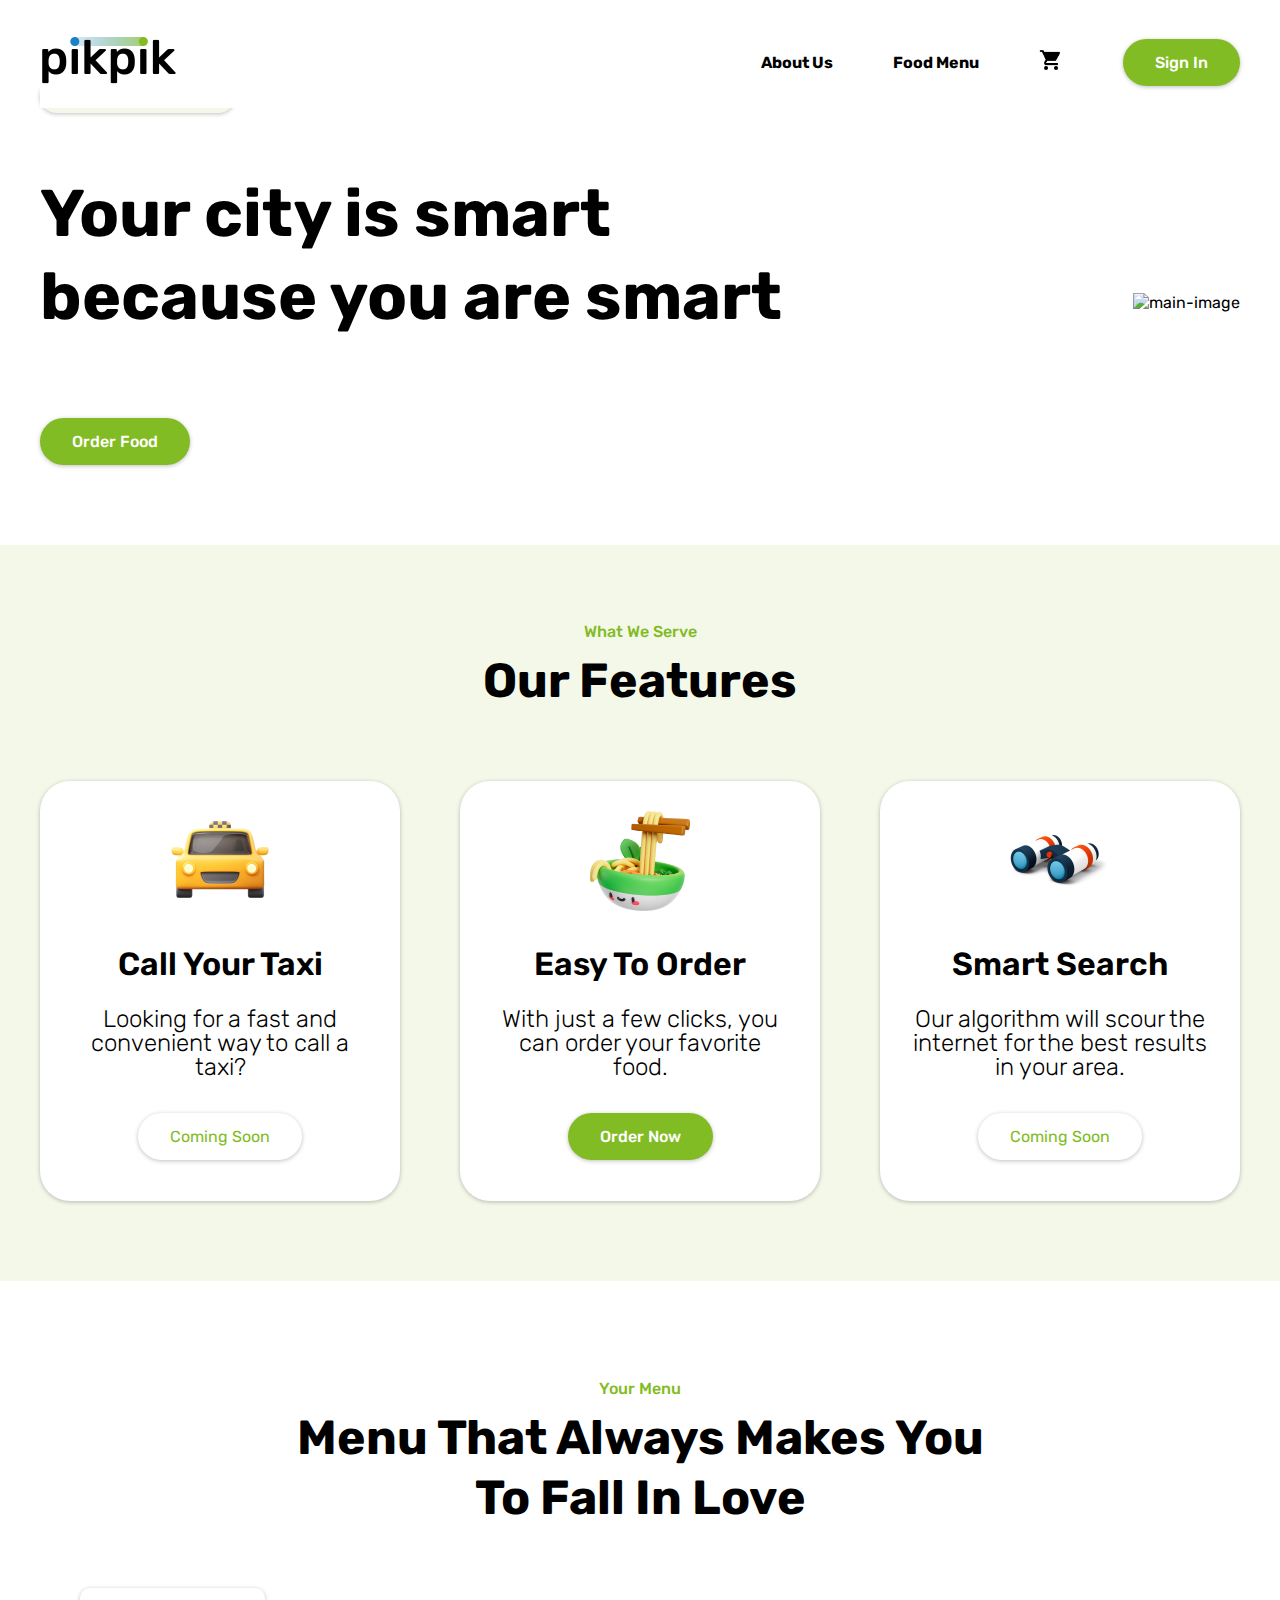
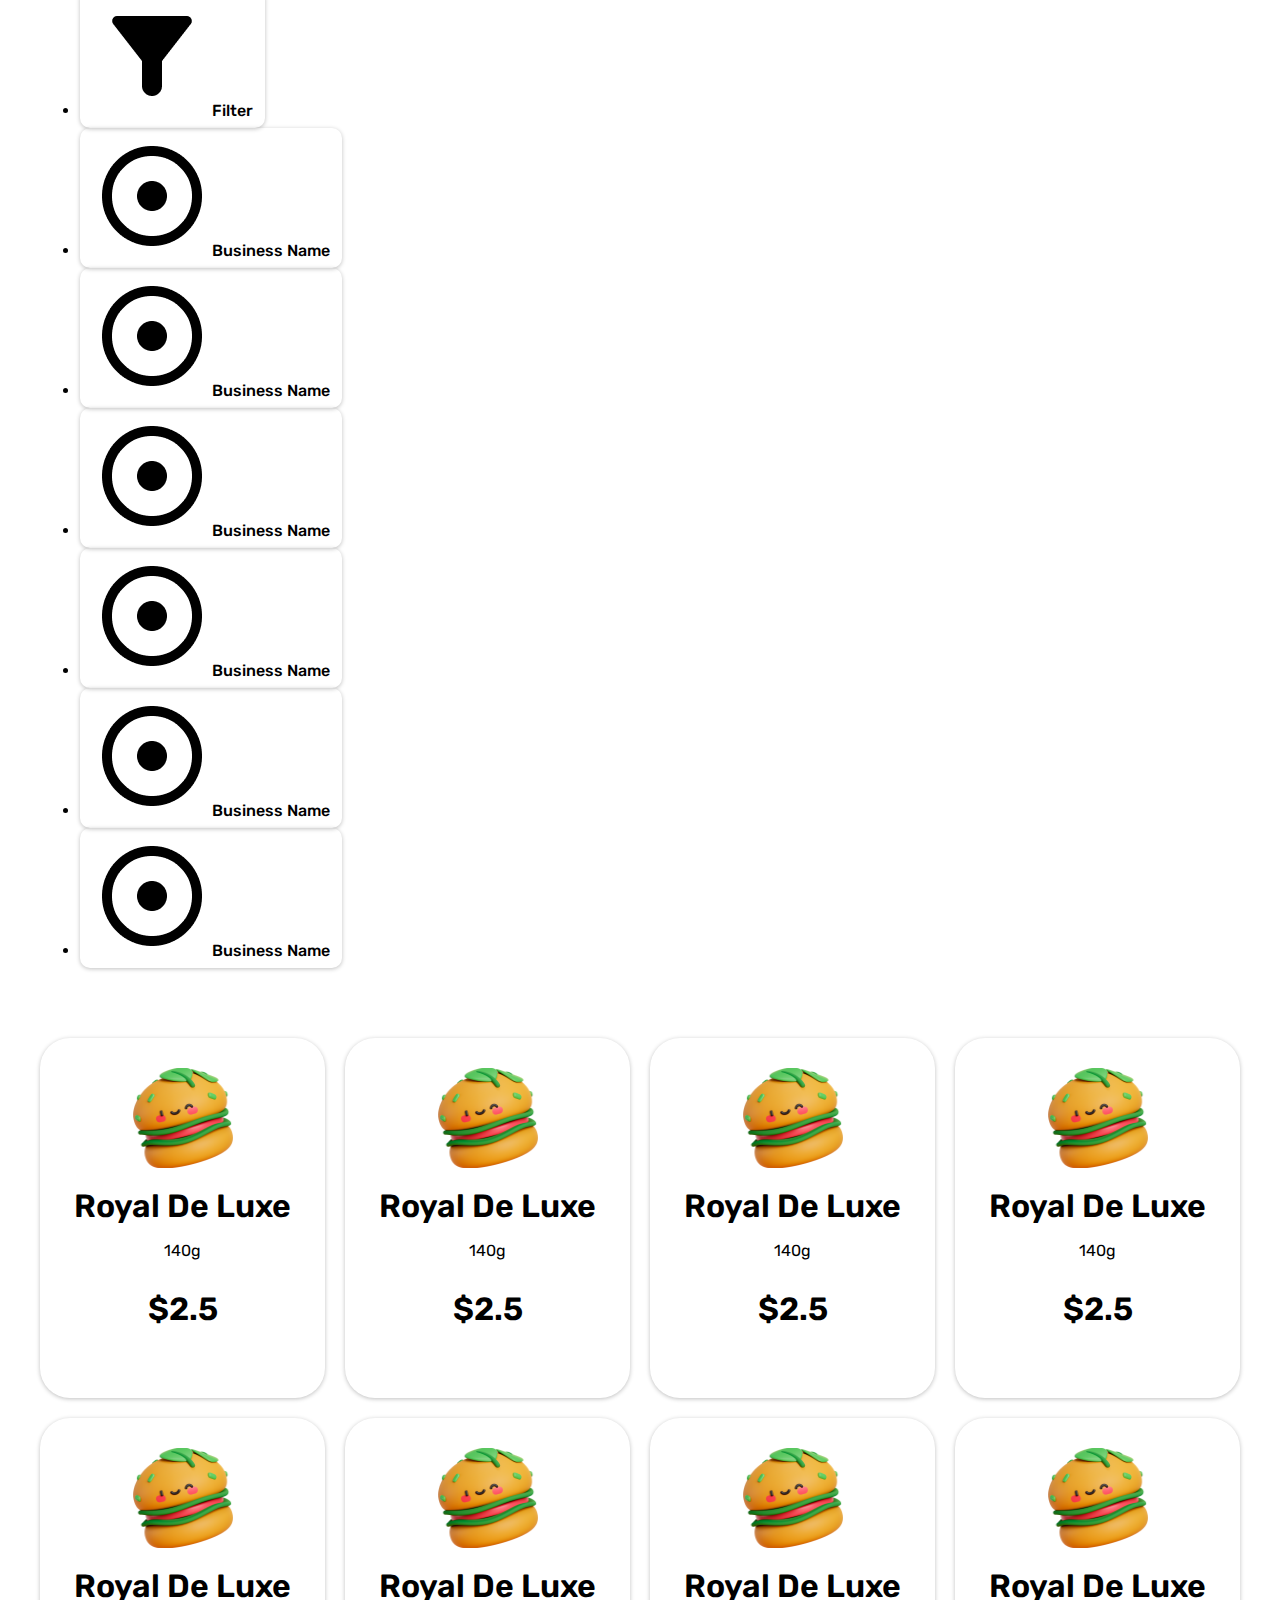
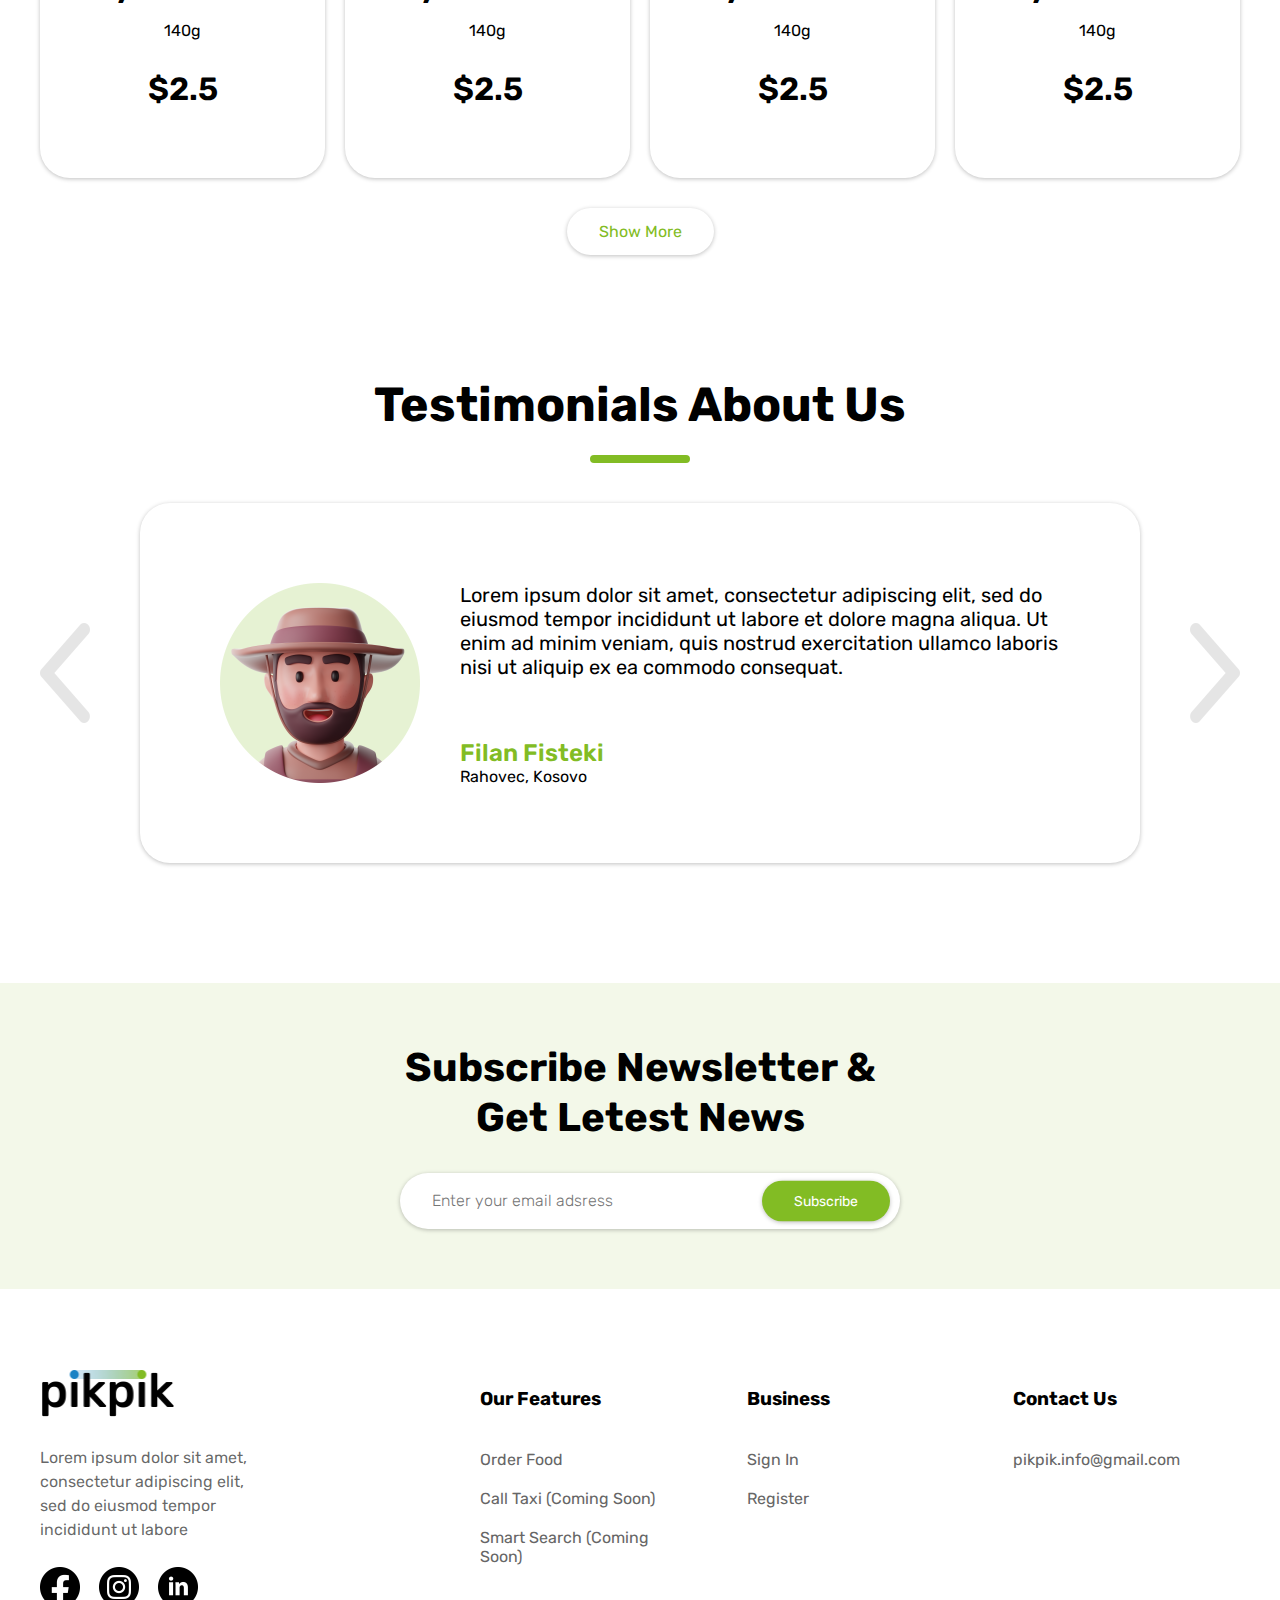
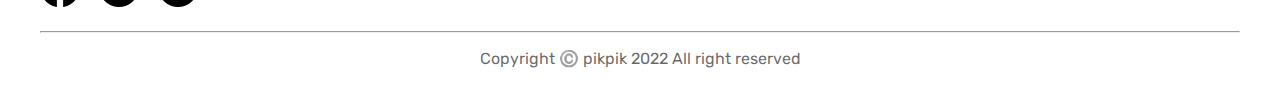
==== commit c568e888: "databse" ====
--- a/index.html
+++ b/index.html
@@ -29,7 +29,7 @@
                         </li>
 
                         <li>
-                            <a href="#"><img class="shop-icon" src="images/icon/shop-icon.png" alt="shop-icon"></a>
+                            <a href="order.html"><img class="shop-icon" src="images/icon/shop-icon.png" alt="shop-icon"></a>
                         </li>
 
                         <li>
@@ -38,41 +38,6 @@
                     </ul>
                 </nav>
                 <!-- End of desktop navigation -->
-    
-                <nav class="mobile-nav">
-                    <div class="logo">
-                        <a href="#"><img class="logo" src="images/logo/black-logo.png" alt="pikpik"></a>
-                    </div>
-                    <div class="menu-icon">
-                        <img src="images/icon/menu-icon.png" alt="">
-                    </div>
-                </nav>
-
-                <div class="mobile-menu-container">
-                    <div class="close-icon">
-                        <img src="images/icon/close-icon.png" alt="">
-                    </div>
-
-                    <ul>
-                        <li>
-                            <a href="#features-sections" class="about-us">About Us</a>
-                        </li>
-
-                        <li>
-                            <a href="#menu-section" class="food-menu">Food Menu</a>
-                        </li>
-
-                        <li>
-                            <a href="#"><img class="shop-icon" src="images/icon/shop-icon.png" alt="shop-icon"></a>
-                        </li>
-
-                        <li>
-                            <a href="signIn.html" class="btn green" style="color: white;">Sign In</a>
-                        </li>
-                    </ul>
-                </div>
-
-                <!-- End of mobile navigation menu -->
 
                 <div class="main-section">
                     <div class="left">
@@ -117,7 +82,7 @@
                         </div>
                     </div>
 
-                    <div class="feature-card search">
+                    <div class="feature-card">
                         <img class="smart-search" src="images/icon/smart-search.png" alt="smart search">
                         
                         <div class="info">
@@ -137,7 +102,7 @@
                 <h6>Your Menu</h6>
                 <h2>Menu That Always Makes You To Fall In Love</h2>
 
-                <!-- <div class="filter-businesses">
+                <div class="filter-businesses">
                     <ul>
                         <li class="filter">
                             <a href="#" class="btn white black"><img src="images/icon/filter-icon.png" alt="filter">Filter</a>
@@ -162,83 +127,83 @@
                             <a href="#" class="btn white black"><img src="images/icon/business-icon.png" alt="business-logo">Business Name</a>
                         </li>
                     </ul>
-                </div> -->
+                </div>
                 <div class="food-cards">
                     <div class="food-card">
                         <img src="images/icon/hambuger.png" alt="hamburger">
                         <div class="info">
                             <h3>Royal De Luxe</h3>
                             <p>140g</p>
-                            <h3 class="price">$2.50</h3>
-                        </div>
-                    </div>
-
-                    <div class="food-card">
-                        <img src="images/icon/hambuger.png" alt="hamburger">
-                        <div class="info">
-                            <h3>Royal De Luxe</h3>
-                            <p>140g</p>
-                            <h3 class="price">$2.50</h3>
-                        </div>
-                    </div>
-
-                    <div class="food-card">
-                        <img src="images/icon/hambuger.png" alt="hamburger">
-                        <div class="info">
-                            <h3>Royal De Luxe</h3>
-                            <p>140g</p>
-                            <h3 class="price">$2.50</h3>
-                        </div>
-                    </div>
-
-                    <div class="food-card">
-                        <img src="images/icon/hambuger.png" alt="hamburger">
-                        <div class="info">
-                            <h3>Royal De Luxe</h3>
-                            <p>140g</p>
-                            <h3 class="price">$2.50</h3>
-                        </div>
-                    </div>
-
-                    <div class="food-card">
-                        <img src="images/icon/hambuger.png" alt="hamburger">
-                        <div class="info">
-                            <h3>Royal De Luxe</h3>
-                            <p>140g</p>
-                            <h3 class="price">$2.50</h3>
-                        </div>
-                    </div>
-
-                    <div class="food-card">
-                        <img src="images/icon/hambuger.png" alt="hamburger">
-                        <div class="info">
-                            <h3>Royal De Luxe</h3>
-                            <p>140g</p>
-                            <h3 class="price">$2.50</h3>
-                        </div>
-                    </div>
-
-                    <div class="food-card">
-                        <img src="images/icon/hambuger.png" alt="hamburger">
-                        <div class="info">
-                            <h3>Royal De Luxe</h3>
-                            <p>140g</p>
-                            <h3 class="price">$2.50</h3>
-                        </div>
-                    </div>
-
-                    <div class="food-card">
-                        <img src="images/icon/hambuger.png" alt="hamburger">
-                        <div class="info">
-                            <h3>Royal De Luxe</h3>
-                            <p>140g</p>
-                            <h3 class="price">$2.50</h3>
-                        </div>
-                    </div>
-                </div>
-                <!-- <div class="show-more">
+                            <h3 class="price">$2.5</h3>
+                        </div>
+                    </div>
+
+                    <div class="food-card">
+                        <img src="images/icon/hambuger.png" alt="hamburger">
+                        <div class="info">
+                            <h3>Royal De Luxe</h3>
+                            <p>140g</p>
+                            <h3 class="price">$2.5</h3>
+                        </div>
+                    </div>
+
+                    <div class="food-card">
+                        <img src="images/icon/hambuger.png" alt="hamburger">
+                        <div class="info">
+                            <h3>Royal De Luxe</h3>
+                            <p>140g</p>
+                            <h3 class="price">$2.5</h3>
+                        </div>
+                    </div>
+
+                    <div class="food-card">
+                        <img src="images/icon/hambuger.png" alt="hamburger">
+                        <div class="info">
+                            <h3>Royal De Luxe</h3>
+                            <p>140g</p>
+                            <h3 class="price">$2.5</h3>
+                        </div>
+                    </div>
+
+                    <div class="food-card">
+                        <img src="images/icon/hambuger.png" alt="hamburger">
+                        <div class="info">
+                            <h3>Royal De Luxe</h3>
+                            <p>140g</p>
+                            <h3 class="price">$2.5</h3>
+                        </div>
+                    </div>
+
+                    <div class="food-card">
+                        <img src="images/icon/hambuger.png" alt="hamburger">
+                        <div class="info">
+                            <h3>Royal De Luxe</h3>
+                            <p>140g</p>
+                            <h3 class="price">$2.5</h3>
+                        </div>
+                    </div>
+
+                    <div class="food-card">
+                        <img src="images/icon/hambuger.png" alt="hamburger">
+                        <div class="info">
+                            <h3>Royal De Luxe</h3>
+                            <p>140g</p>
+                            <h3 class="price">$2.5</h3>
+                        </div>
+                    </div>
+
+                    <div class="food-card">
+                        <img src="images/icon/hambuger.png" alt="hamburger">
+                        <div class="info">
+                            <h3>Royal De Luxe</h3>
+                            <p>140g</p>
+                            <h3 class="price">$2.5</h3>
+                        </div>
+                    </div>
+                </div>
+                <div class="show-more">
                     <a href="#" class="btn white green">Show More</a>
-                </div> -->
+                </div>
             </div>
         </section>
 
@@ -250,9 +215,9 @@
                 <hr>
 
                 <div class="testimonials">
-                    <!-- <div class="left">
+                    <div class="left">
                         <a href="#" class="left arrow"><img src="images/icon/left-arrow.png" alt="left-arrow"></a>
-                    </div> -->
+                    </div>
         
                     <div class="testimonials-card">
                         <div class="left">
@@ -269,9 +234,9 @@
                         </div>
                     </div>
         
-                    <!-- <div class="right">
+                    <div class="right">
                         <a href="#" class="right arrow"><img src="images/icon/right-arrow.png" alt="right-arrow"></a>
-                    </div> -->
+                    </div>
                 </div>
             </div>
         </section>
@@ -286,7 +251,7 @@
                 </h2>
 
                 <form action="#">
-                    <input type="text" placeholder="Enter your email address">
+                    <input type="text" placeholder="Enter your email adsress">
                     <button href="" class="subscribe-button">Subscribe</button>
                 </form>
             </div>
@@ -311,7 +276,7 @@
                     </div>
 
                     <div class="links">
-                        <h3>Features</h3>
+                        <h3>Our Features</h3>
 
                         <ul>
                             <li>
@@ -319,11 +284,11 @@
                             </li>
 
                             <li>
-                                <a href="#features-sections">Call Taxi</a>
-                            </li>
-
-                            <li>
-                                <a href="#features-sections">Smart Search</a>
+                                <a href="#features-sections">Call Taxi (Coming Soon)</a>
+                            </li>
+
+                            <li>
+                                <a href="#features-sections">Smart Search (Coming Soon)</a>
                             </li>
                         </ul>
                     </div>
@@ -347,14 +312,14 @@
 
                         <ul>
                             <li>
-                                <a href="#">pikpik.info@gmail.com</a>
+                                <a href="contactus.php">pikpik.info@gmail.com</a>
                             </li>
                         </ul>
                     </div>
                 </div>
 
                 <hr>
-                <p class="copyright">Copyright ©️ PikPik 2023 All right reserved</p>
+                <p class="copyright">Copyright ©️ pikpik 2022 All right reserved</p>
             </div>
         </footer>
 
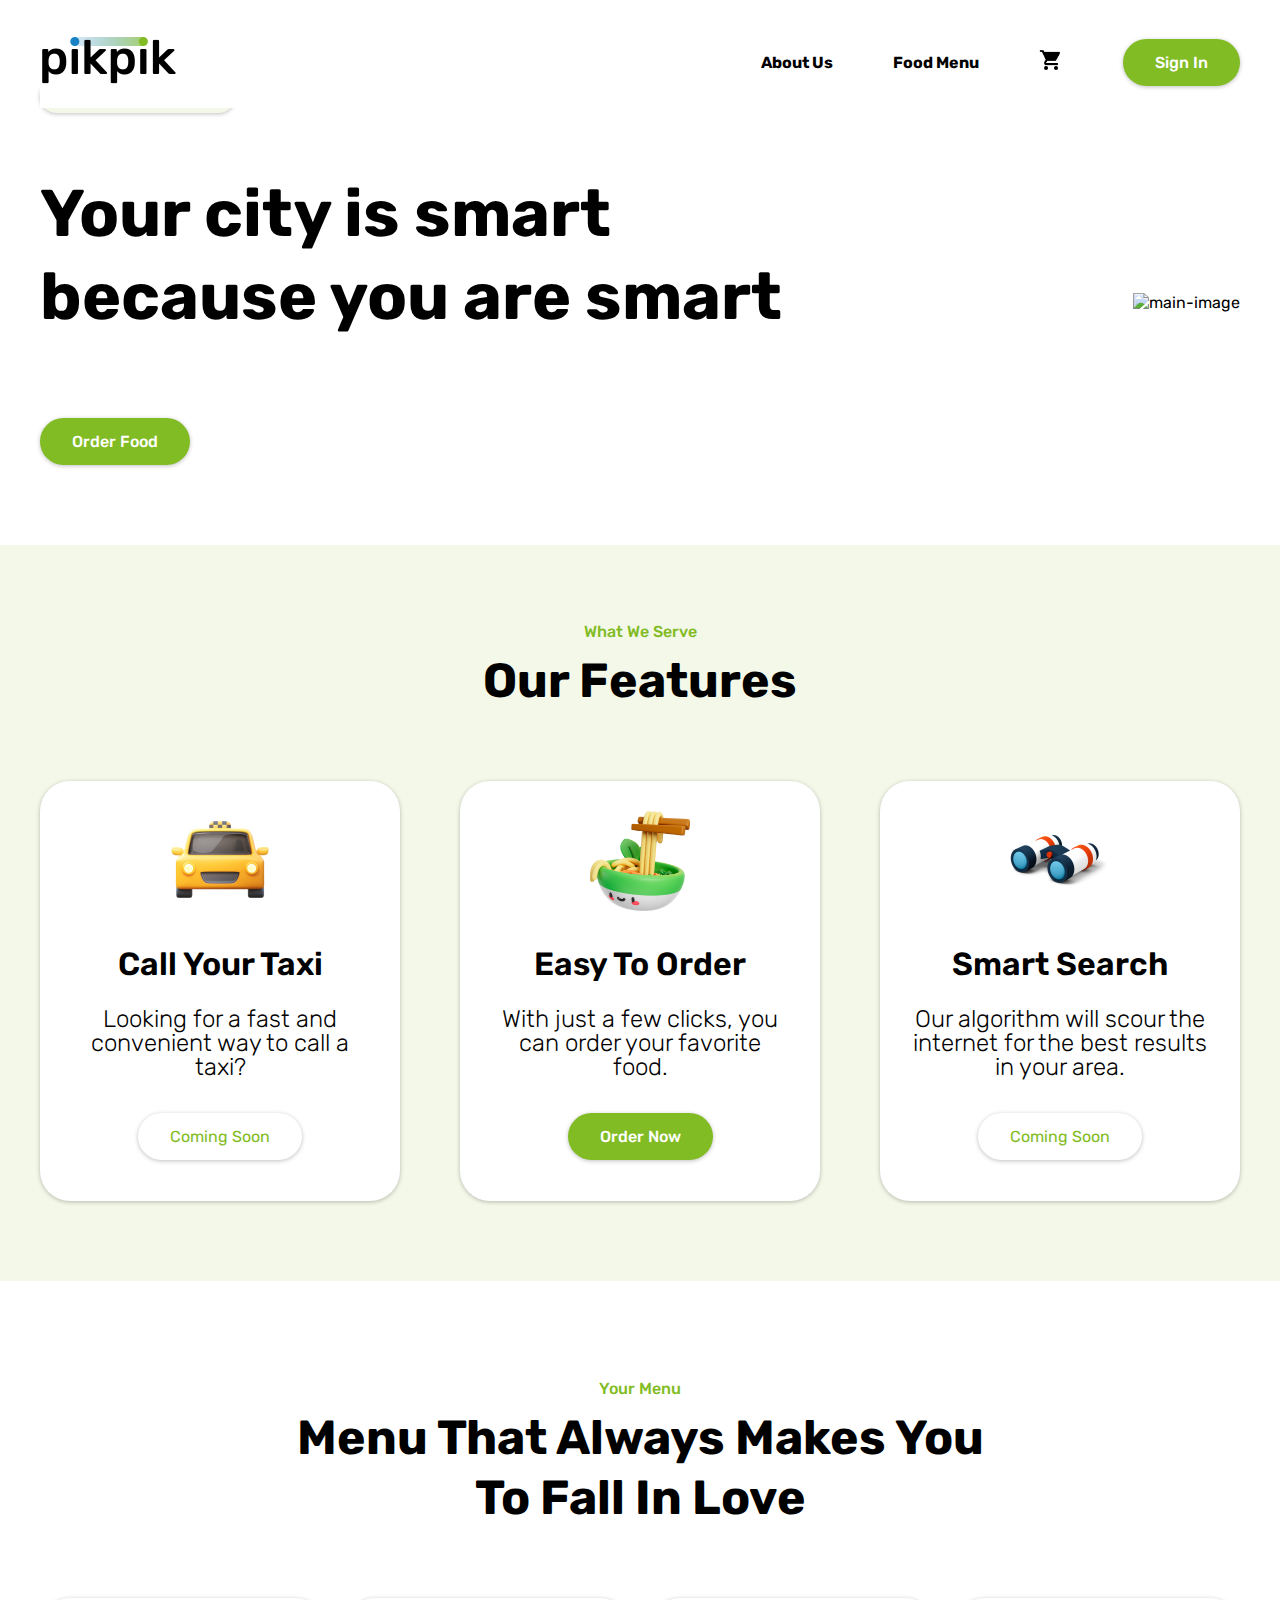
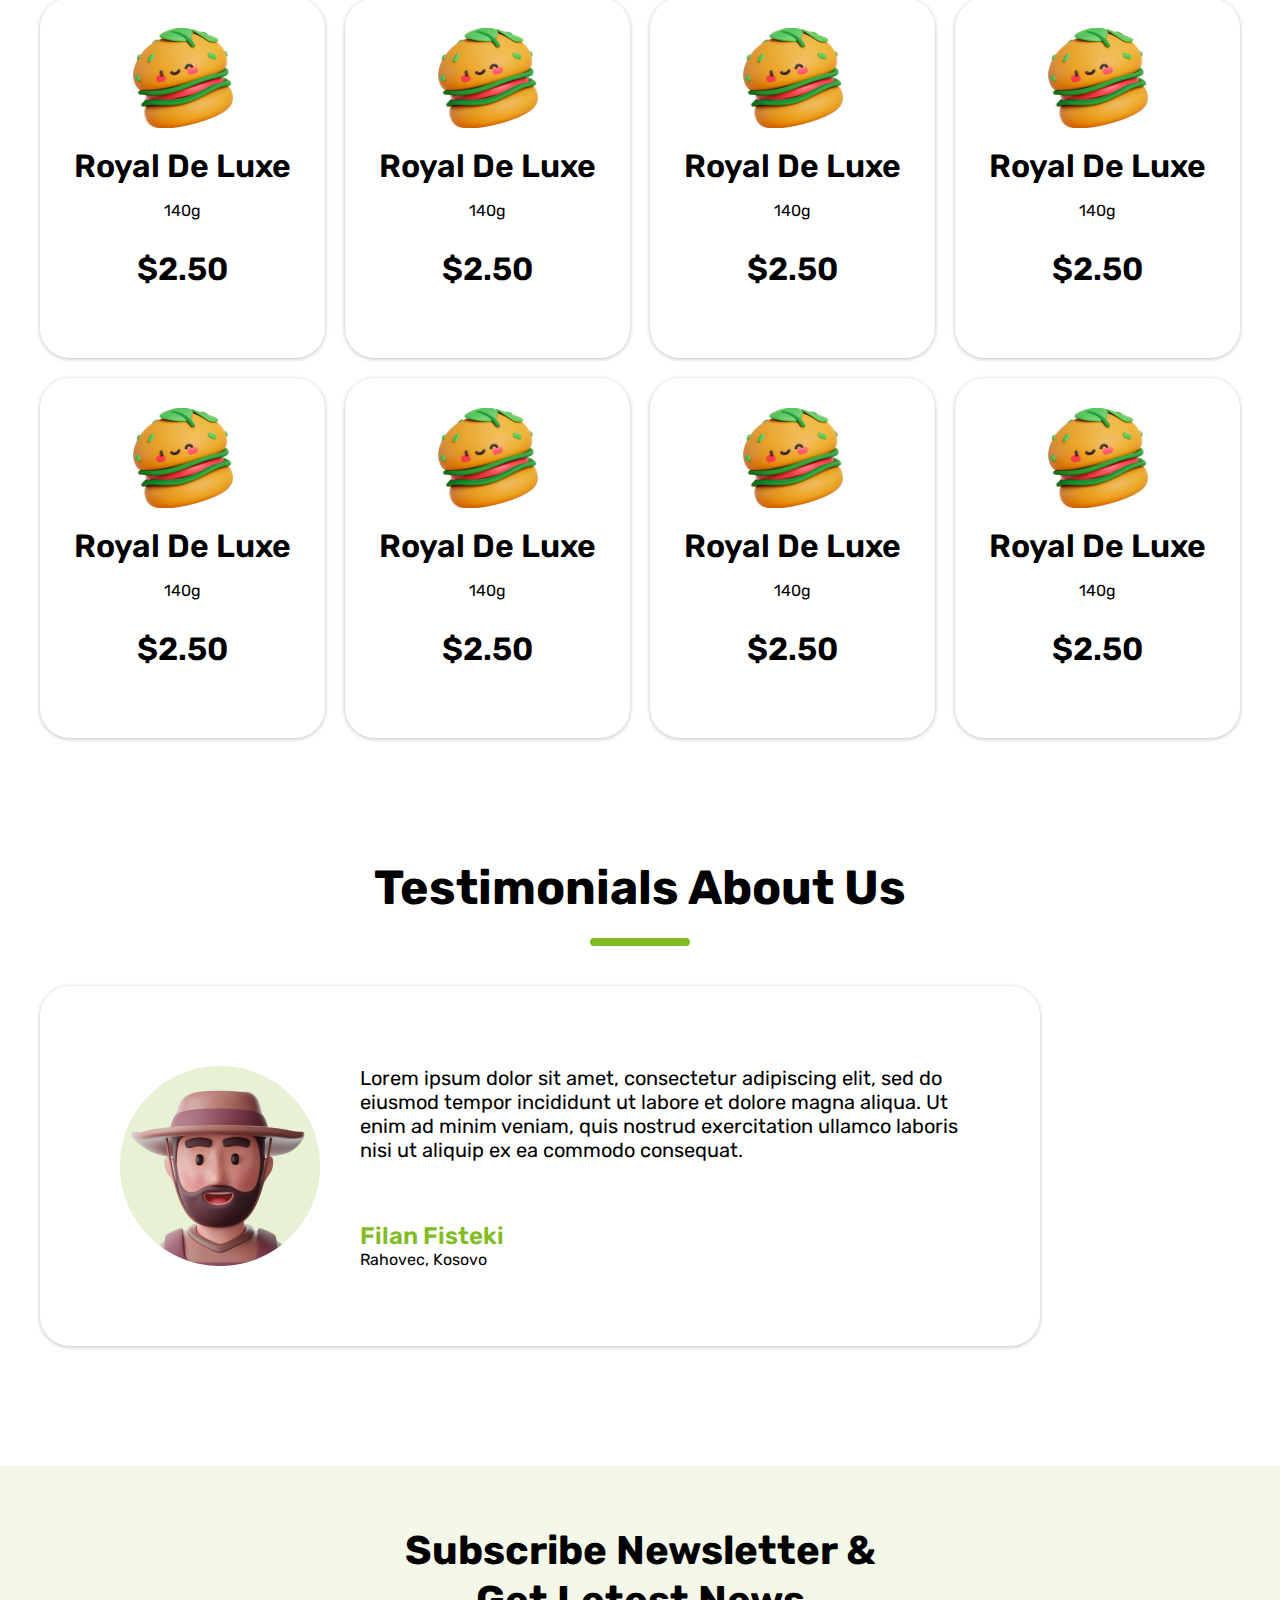
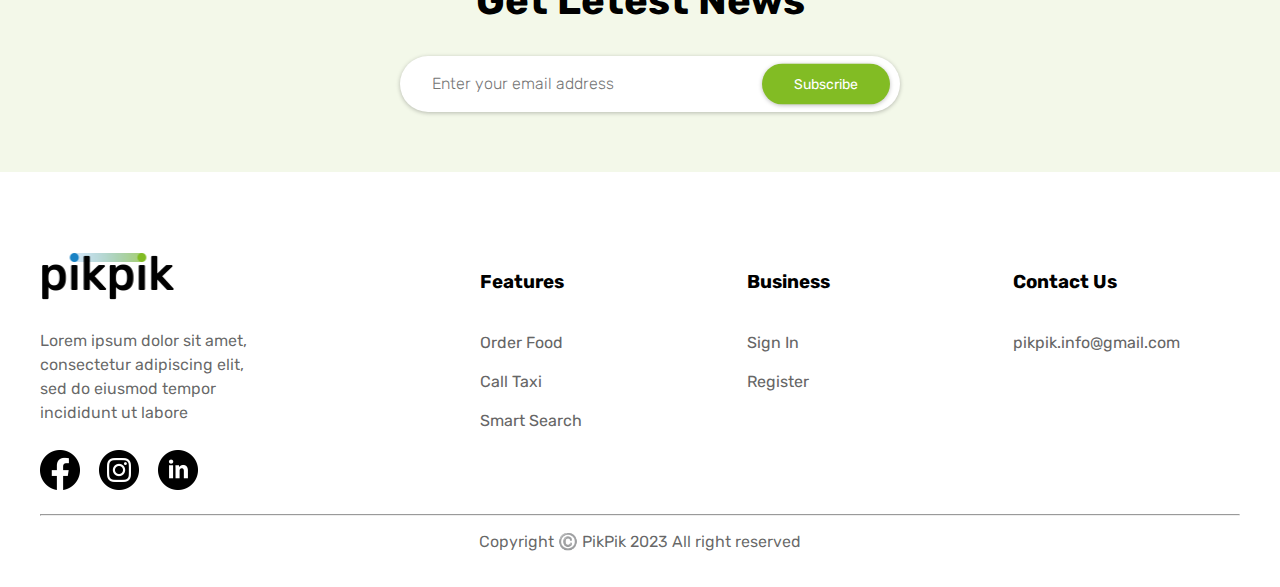
==== commit 603a2252: "Merge branch 'main' of https://github.com/FlorianMorina/pikpik" ====
--- a/index.html
+++ b/index.html
@@ -38,6 +38,41 @@
                     </ul>
                 </nav>
                 <!-- End of desktop navigation -->
+    
+                <nav class="mobile-nav">
+                    <div class="logo">
+                        <a href="#"><img class="logo" src="images/logo/black-logo.png" alt="pikpik"></a>
+                    </div>
+                    <div class="menu-icon">
+                        <img src="images/icon/menu-icon.png" alt="">
+                    </div>
+                </nav>
+
+                <div class="mobile-menu-container">
+                    <div class="close-icon">
+                        <img src="images/icon/close-icon.png" alt="">
+                    </div>
+
+                    <ul>
+                        <li>
+                            <a href="#features-sections" class="about-us">About Us</a>
+                        </li>
+
+                        <li>
+                            <a href="#menu-section" class="food-menu">Food Menu</a>
+                        </li>
+
+                        <li>
+                            <a href="#"><img class="shop-icon" src="images/icon/shop-icon.png" alt="shop-icon"></a>
+                        </li>
+
+                        <li>
+                            <a href="signIn.html" class="btn green" style="color: white;">Sign In</a>
+                        </li>
+                    </ul>
+                </div>
+
+                <!-- End of mobile navigation menu -->
 
                 <div class="main-section">
                     <div class="left">
@@ -82,7 +117,7 @@
                         </div>
                     </div>
 
-                    <div class="feature-card">
+                    <div class="feature-card search">
                         <img class="smart-search" src="images/icon/smart-search.png" alt="smart search">
                         
                         <div class="info">
@@ -102,7 +137,7 @@
                 <h6>Your Menu</h6>
                 <h2>Menu That Always Makes You To Fall In Love</h2>
 
-                <div class="filter-businesses">
+                <!-- <div class="filter-businesses">
                     <ul>
                         <li class="filter">
                             <a href="#" class="btn white black"><img src="images/icon/filter-icon.png" alt="filter">Filter</a>
@@ -127,83 +162,83 @@
                             <a href="#" class="btn white black"><img src="images/icon/business-icon.png" alt="business-logo">Business Name</a>
                         </li>
                     </ul>
-                </div>
+                </div> -->
                 <div class="food-cards">
                     <div class="food-card">
                         <img src="images/icon/hambuger.png" alt="hamburger">
                         <div class="info">
                             <h3>Royal De Luxe</h3>
                             <p>140g</p>
-                            <h3 class="price">$2.5</h3>
-                        </div>
-                    </div>
-
-                    <div class="food-card">
-                        <img src="images/icon/hambuger.png" alt="hamburger">
-                        <div class="info">
-                            <h3>Royal De Luxe</h3>
-                            <p>140g</p>
-                            <h3 class="price">$2.5</h3>
-                        </div>
-                    </div>
-
-                    <div class="food-card">
-                        <img src="images/icon/hambuger.png" alt="hamburger">
-                        <div class="info">
-                            <h3>Royal De Luxe</h3>
-                            <p>140g</p>
-                            <h3 class="price">$2.5</h3>
-                        </div>
-                    </div>
-
-                    <div class="food-card">
-                        <img src="images/icon/hambuger.png" alt="hamburger">
-                        <div class="info">
-                            <h3>Royal De Luxe</h3>
-                            <p>140g</p>
-                            <h3 class="price">$2.5</h3>
-                        </div>
-                    </div>
-
-                    <div class="food-card">
-                        <img src="images/icon/hambuger.png" alt="hamburger">
-                        <div class="info">
-                            <h3>Royal De Luxe</h3>
-                            <p>140g</p>
-                            <h3 class="price">$2.5</h3>
-                        </div>
-                    </div>
-
-                    <div class="food-card">
-                        <img src="images/icon/hambuger.png" alt="hamburger">
-                        <div class="info">
-                            <h3>Royal De Luxe</h3>
-                            <p>140g</p>
-                            <h3 class="price">$2.5</h3>
-                        </div>
-                    </div>
-
-                    <div class="food-card">
-                        <img src="images/icon/hambuger.png" alt="hamburger">
-                        <div class="info">
-                            <h3>Royal De Luxe</h3>
-                            <p>140g</p>
-                            <h3 class="price">$2.5</h3>
-                        </div>
-                    </div>
-
-                    <div class="food-card">
-                        <img src="images/icon/hambuger.png" alt="hamburger">
-                        <div class="info">
-                            <h3>Royal De Luxe</h3>
-                            <p>140g</p>
-                            <h3 class="price">$2.5</h3>
-                        </div>
-                    </div>
-                </div>
-                <div class="show-more">
+                            <h3 class="price">$2.50</h3>
+                        </div>
+                    </div>
+
+                    <div class="food-card">
+                        <img src="images/icon/hambuger.png" alt="hamburger">
+                        <div class="info">
+                            <h3>Royal De Luxe</h3>
+                            <p>140g</p>
+                            <h3 class="price">$2.50</h3>
+                        </div>
+                    </div>
+
+                    <div class="food-card">
+                        <img src="images/icon/hambuger.png" alt="hamburger">
+                        <div class="info">
+                            <h3>Royal De Luxe</h3>
+                            <p>140g</p>
+                            <h3 class="price">$2.50</h3>
+                        </div>
+                    </div>
+
+                    <div class="food-card">
+                        <img src="images/icon/hambuger.png" alt="hamburger">
+                        <div class="info">
+                            <h3>Royal De Luxe</h3>
+                            <p>140g</p>
+                            <h3 class="price">$2.50</h3>
+                        </div>
+                    </div>
+
+                    <div class="food-card">
+                        <img src="images/icon/hambuger.png" alt="hamburger">
+                        <div class="info">
+                            <h3>Royal De Luxe</h3>
+                            <p>140g</p>
+                            <h3 class="price">$2.50</h3>
+                        </div>
+                    </div>
+
+                    <div class="food-card">
+                        <img src="images/icon/hambuger.png" alt="hamburger">
+                        <div class="info">
+                            <h3>Royal De Luxe</h3>
+                            <p>140g</p>
+                            <h3 class="price">$2.50</h3>
+                        </div>
+                    </div>
+
+                    <div class="food-card">
+                        <img src="images/icon/hambuger.png" alt="hamburger">
+                        <div class="info">
+                            <h3>Royal De Luxe</h3>
+                            <p>140g</p>
+                            <h3 class="price">$2.50</h3>
+                        </div>
+                    </div>
+
+                    <div class="food-card">
+                        <img src="images/icon/hambuger.png" alt="hamburger">
+                        <div class="info">
+                            <h3>Royal De Luxe</h3>
+                            <p>140g</p>
+                            <h3 class="price">$2.50</h3>
+                        </div>
+                    </div>
+                </div>
+                <!-- <div class="show-more">
                     <a href="#" class="btn white green">Show More</a>
-                </div>
+                </div> -->
             </div>
         </section>
 
@@ -215,9 +250,9 @@
                 <hr>
 
                 <div class="testimonials">
-                    <div class="left">
+                    <!-- <div class="left">
                         <a href="#" class="left arrow"><img src="images/icon/left-arrow.png" alt="left-arrow"></a>
-                    </div>
+                    </div> -->
         
                     <div class="testimonials-card">
                         <div class="left">
@@ -234,9 +269,9 @@
                         </div>
                     </div>
         
-                    <div class="right">
+                    <!-- <div class="right">
                         <a href="#" class="right arrow"><img src="images/icon/right-arrow.png" alt="right-arrow"></a>
-                    </div>
+                    </div> -->
                 </div>
             </div>
         </section>
@@ -251,7 +286,7 @@
                 </h2>
 
                 <form action="#">
-                    <input type="text" placeholder="Enter your email adsress">
+                    <input type="text" placeholder="Enter your email address">
                     <button href="" class="subscribe-button">Subscribe</button>
                 </form>
             </div>
@@ -276,7 +311,7 @@
                     </div>
 
                     <div class="links">
-                        <h3>Our Features</h3>
+                        <h3>Features</h3>
 
                         <ul>
                             <li>
@@ -284,11 +319,11 @@
                             </li>
 
                             <li>
-                                <a href="#features-sections">Call Taxi (Coming Soon)</a>
-                            </li>
-
-                            <li>
-                                <a href="#features-sections">Smart Search (Coming Soon)</a>
+                                <a href="#features-sections">Call Taxi</a>
+                            </li>
+
+                            <li>
+                                <a href="#features-sections">Smart Search</a>
                             </li>
                         </ul>
                     </div>
@@ -319,7 +354,7 @@
                 </div>
 
                 <hr>
-                <p class="copyright">Copyright ©️ pikpik 2022 All right reserved</p>
+                <p class="copyright">Copyright ©️ PikPik 2023 All right reserved</p>
             </div>
         </footer>
 
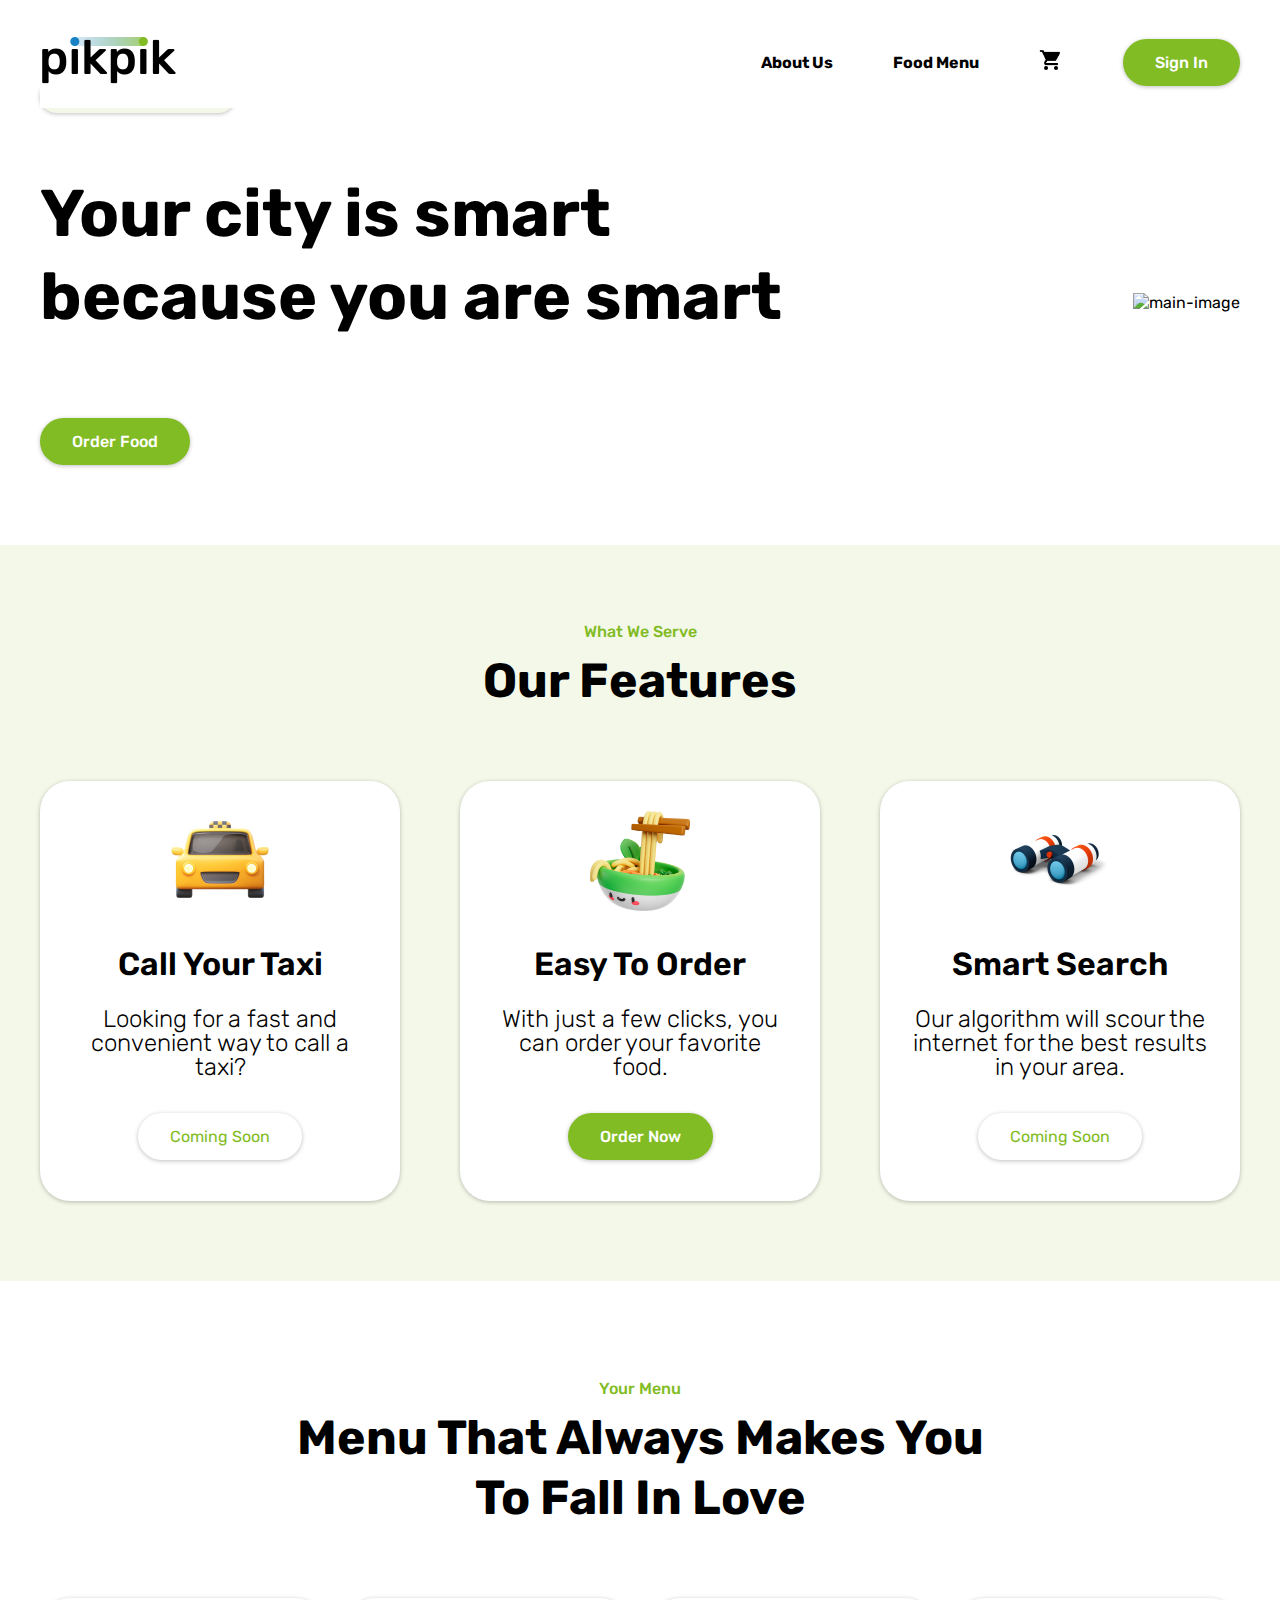
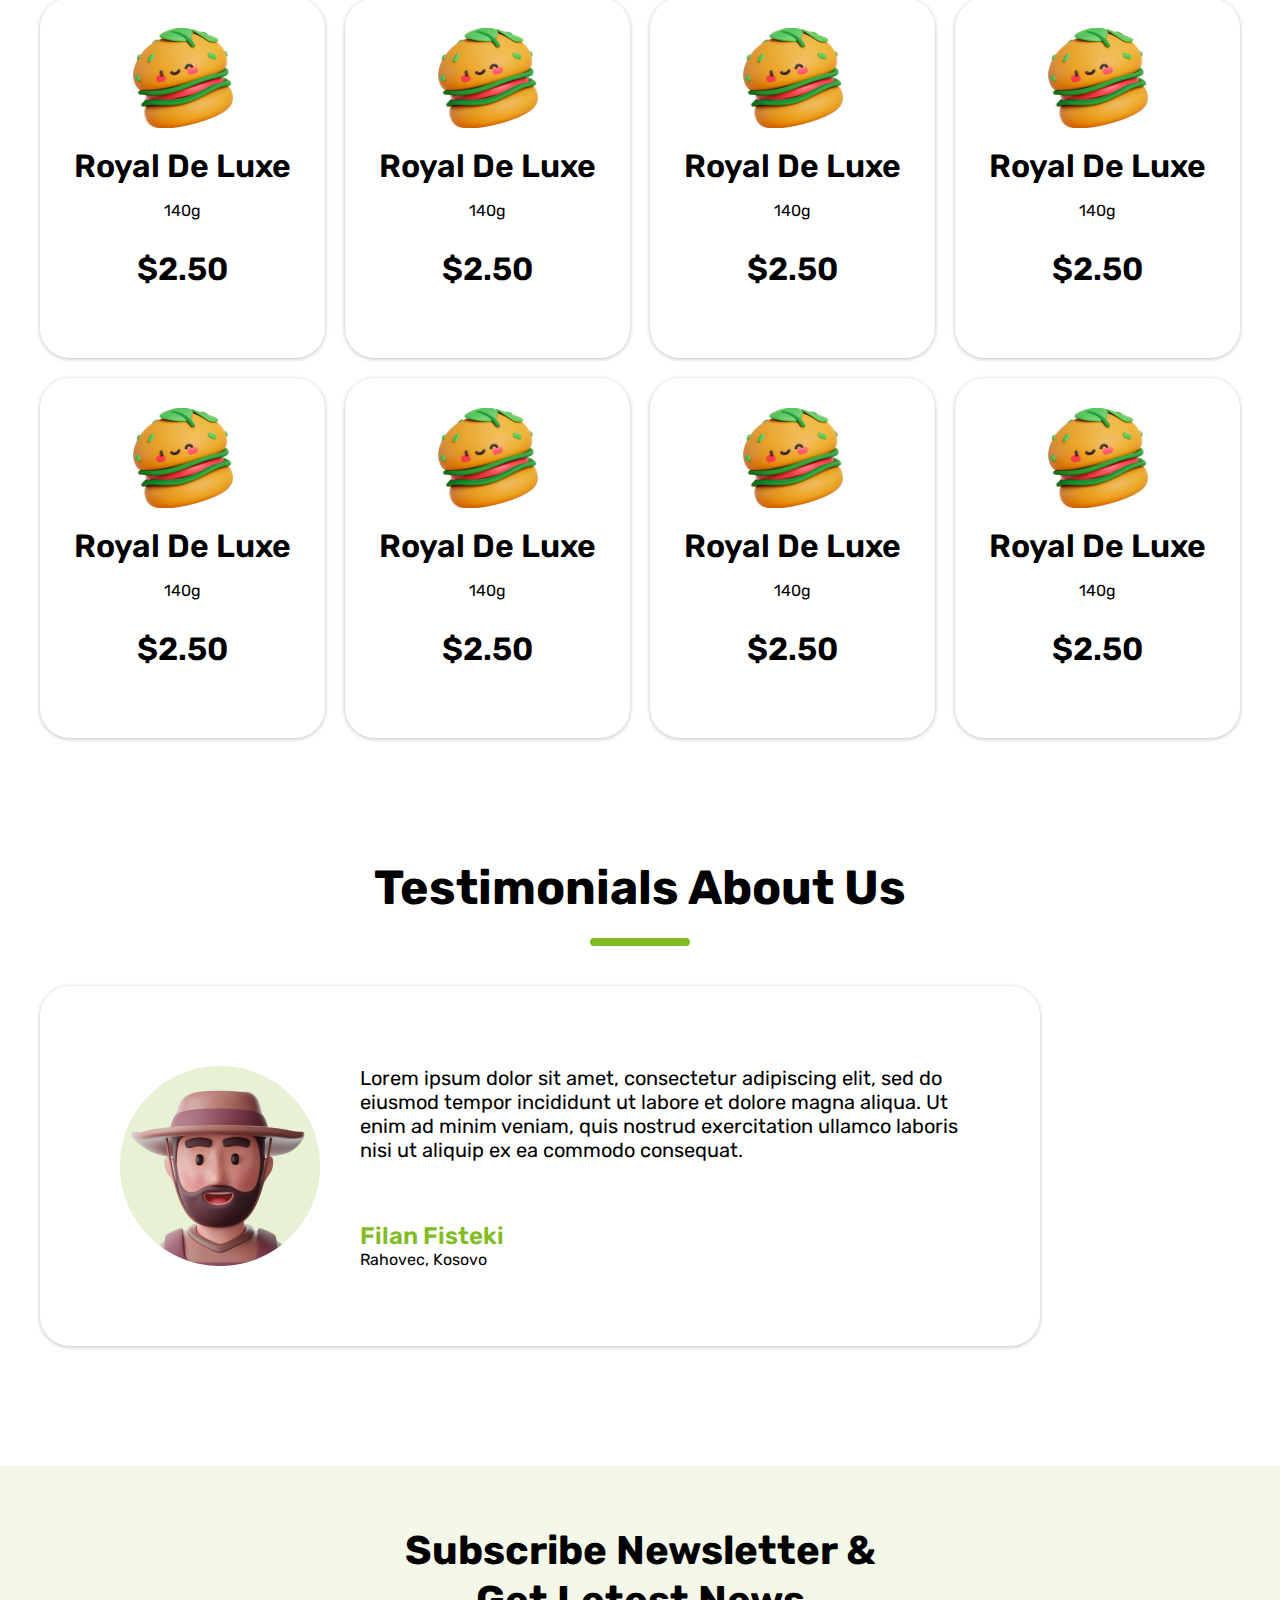
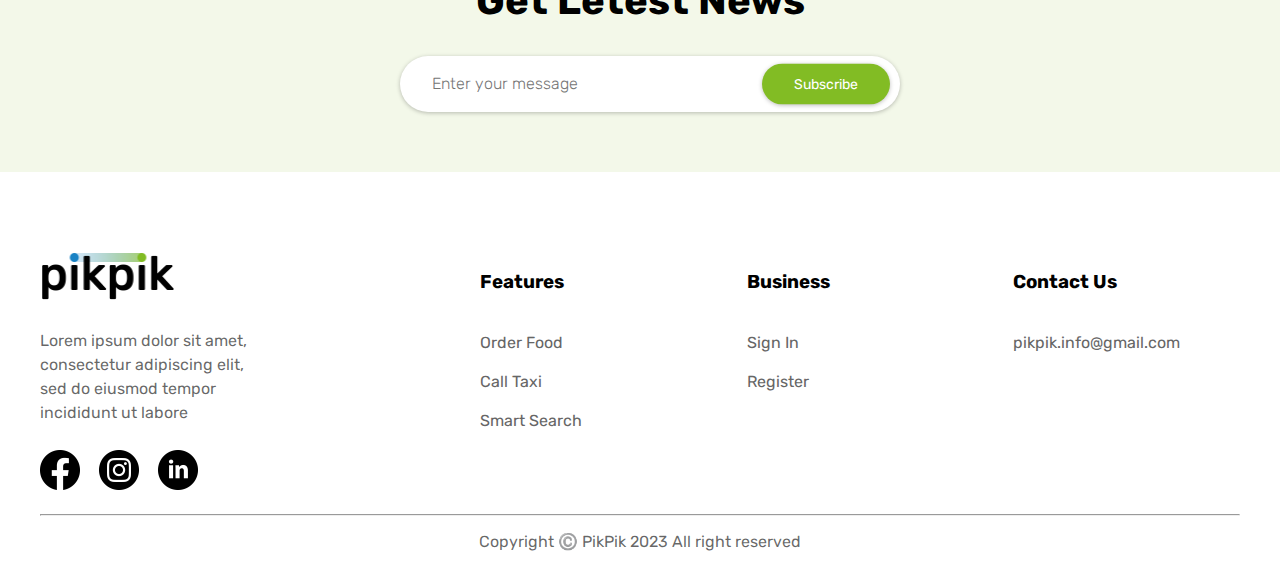
==== commit 2b6bba49: "Contact Us Form" ====
--- a/index.html
+++ b/index.html
@@ -286,11 +286,12 @@
                 </h2>
 
                 <form action="#">
-                    <input type="text" placeholder="Enter your email address">
-                    <button href="" class="subscribe-button">Subscribe</button>
+                    <input id="message" type="text" placeholder="Enter your message">
+                    <button id="subscribe-button1" class="subscribe-button">Subscribe</button>
                 </form>
             </div>
         </section>
+
 
         <!-- End of newsletter section -->
 
@@ -347,7 +348,7 @@
 
                         <ul>
                             <li>
-                                <a href="contactus.php">pikpik.info@gmail.com</a>
+                                <a href="contact.php">pikpik.info@gmail.com</a>
                             </li>
                         </ul>
                     </div>
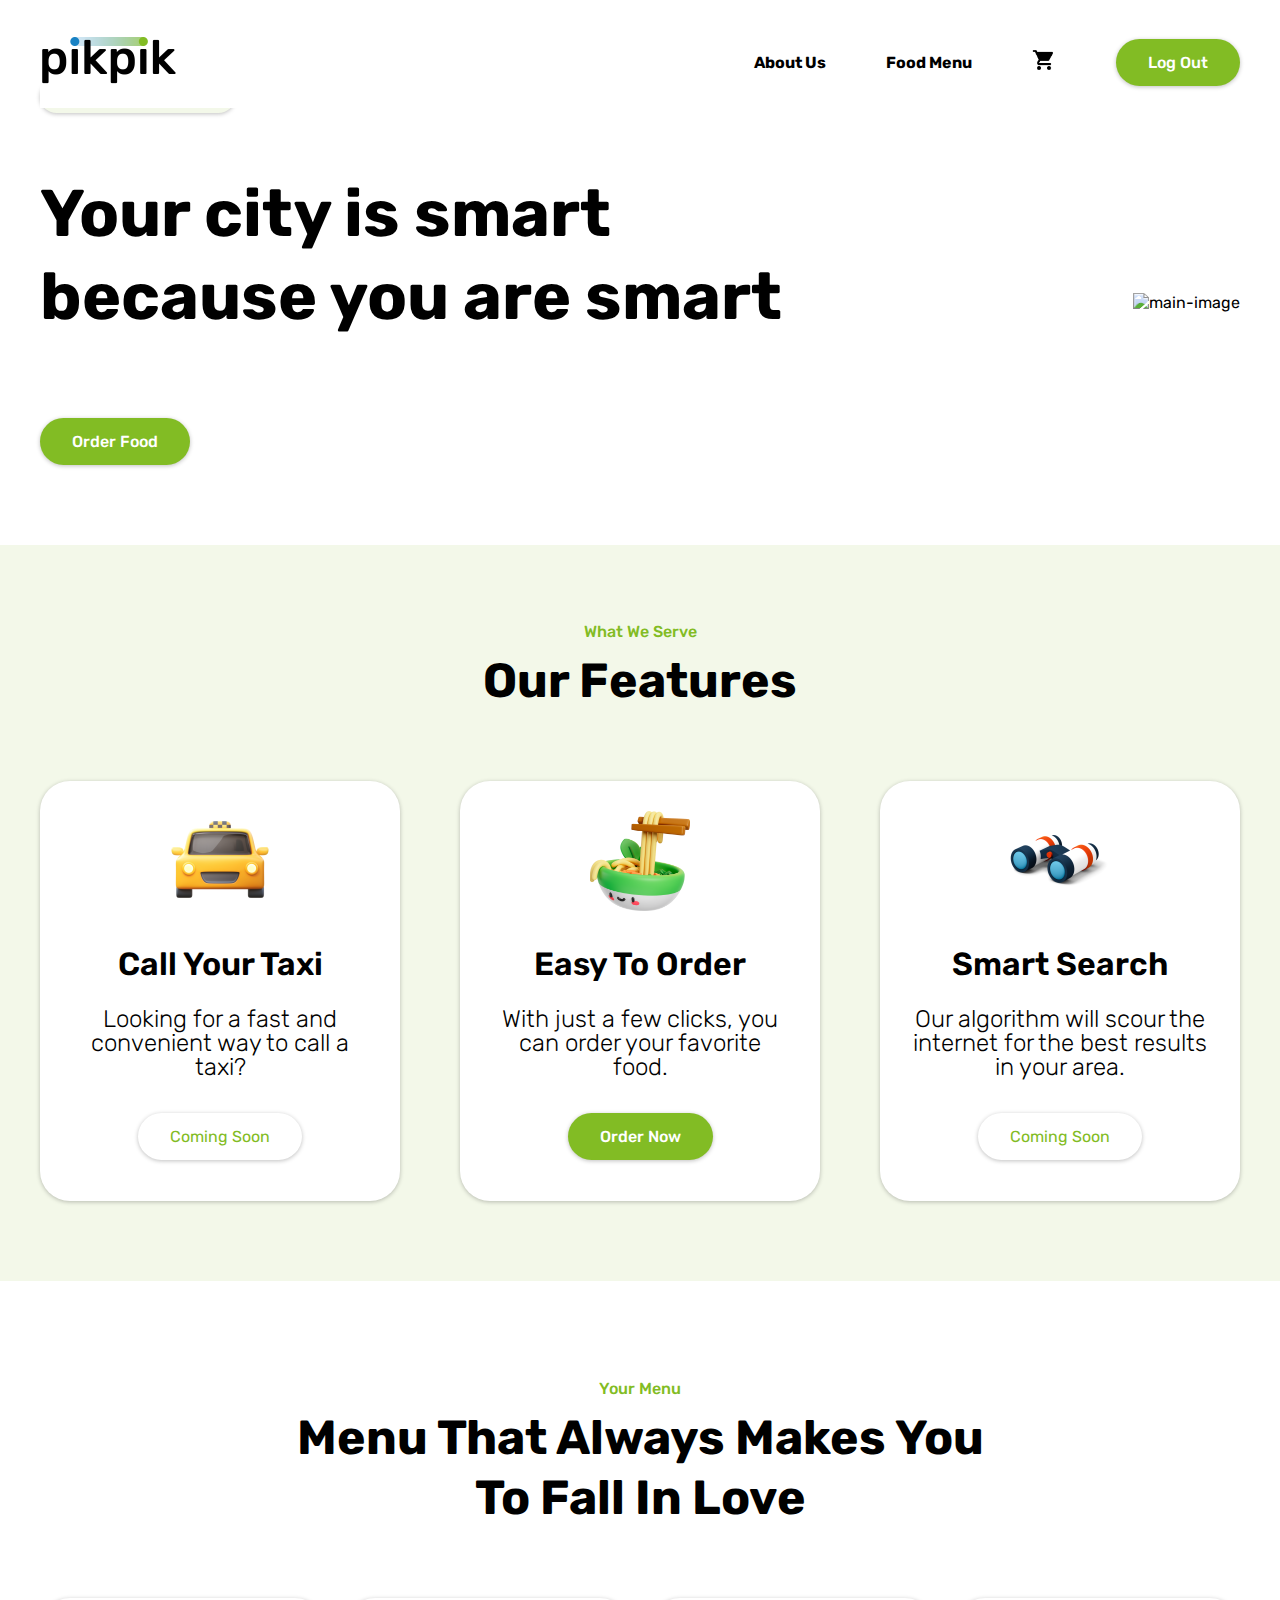
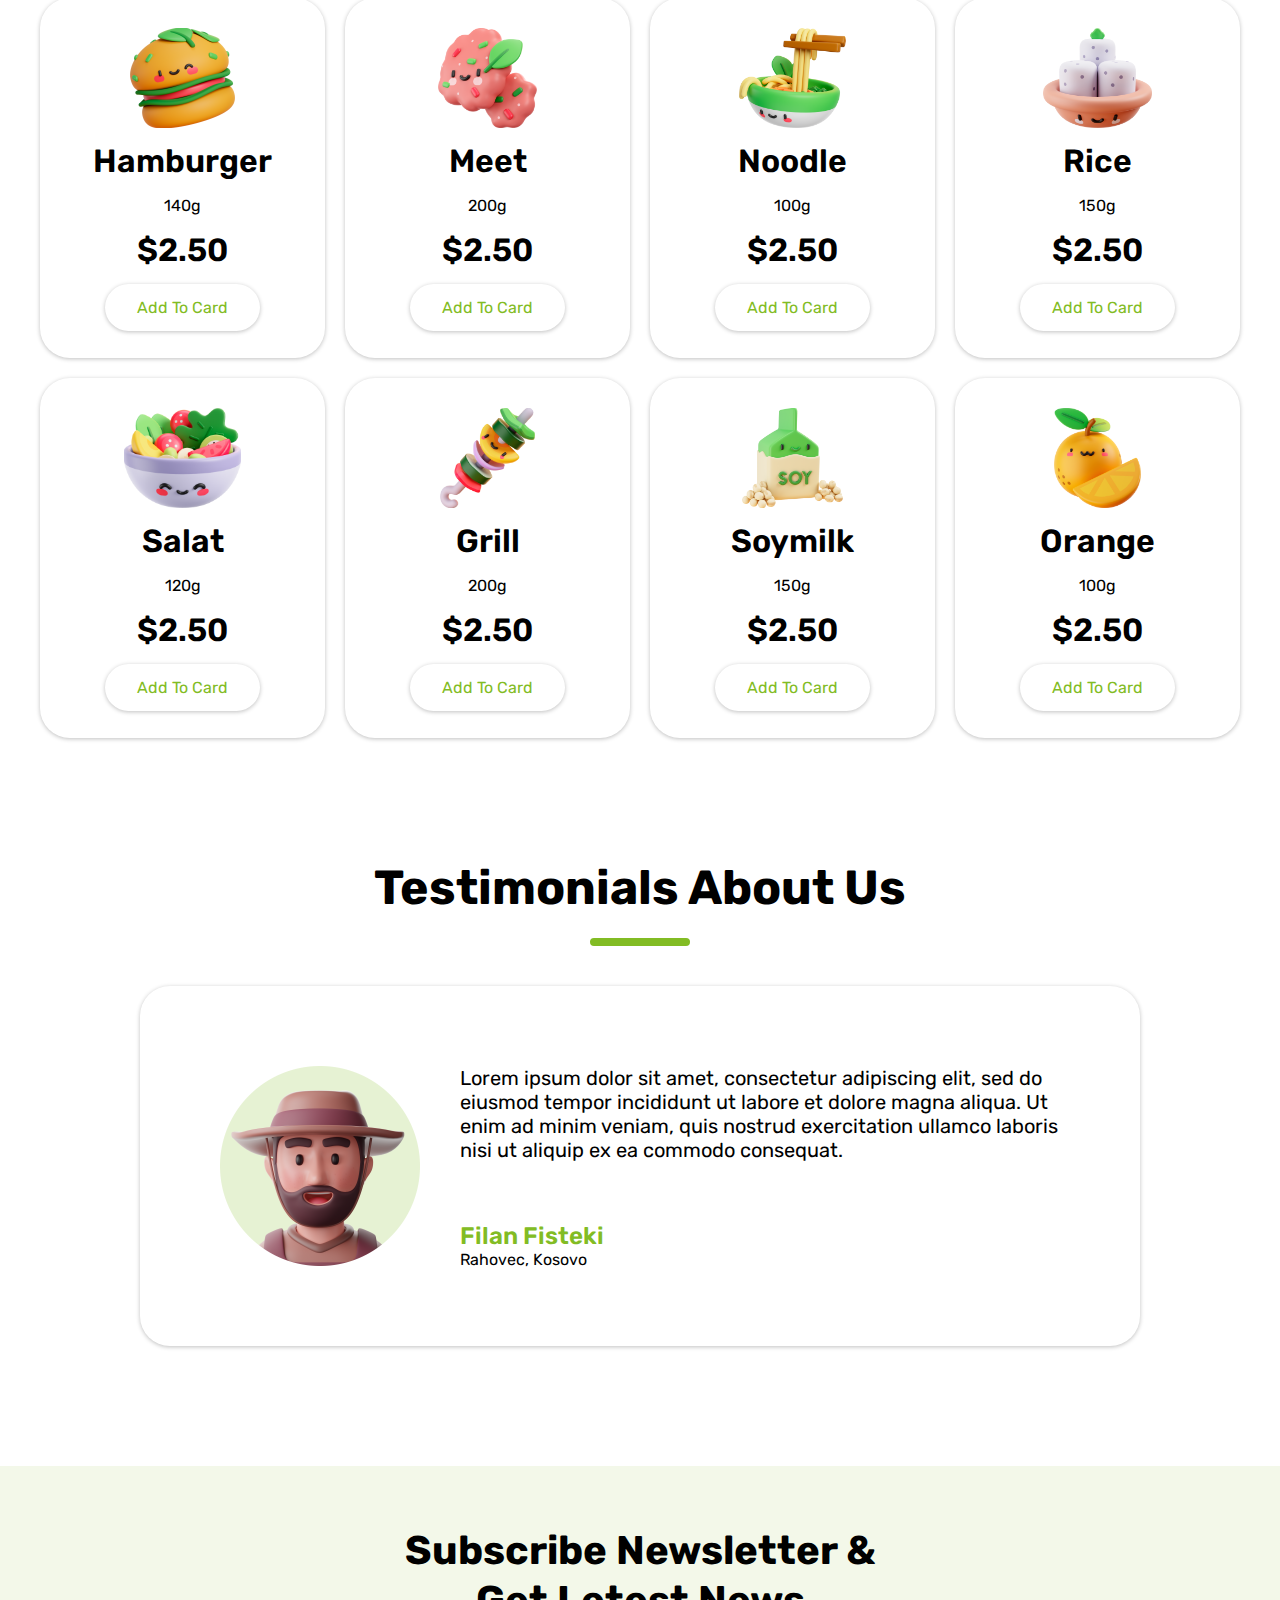
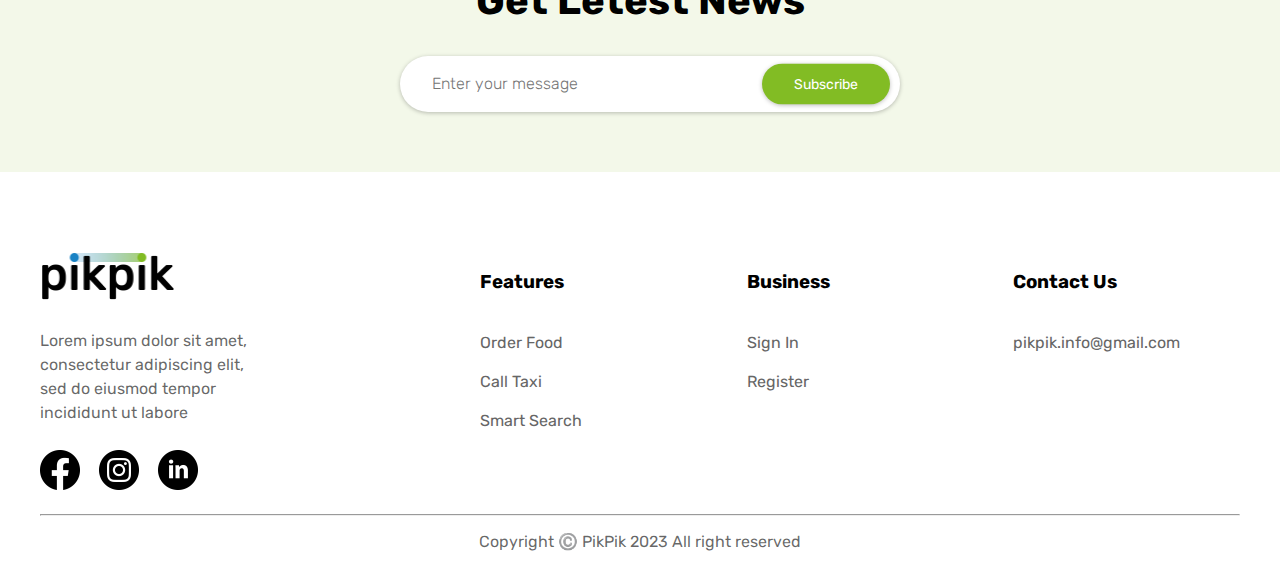
==== commit 37f60953: "Order, Admin Sign in/up" ====
--- a/index.html
+++ b/index.html
@@ -33,7 +33,7 @@
                         </li>
 
                         <li>
-                            <a href="signIn.html" class="btn green">Sign In</a>
+                            <a href="signIn.php" class="btn green">Log Out</a>
                         </li>
                     </ul>
                 </nav>
@@ -164,77 +164,86 @@
                     </ul>
                 </div> -->
                 <div class="food-cards">
-                    <div class="food-card">
-                        <img src="images/icon/hambuger.png" alt="hamburger">
-                        <div class="info">
-                            <h3>Royal De Luxe</h3>
-                            <p>140g</p>
-                            <h3 class="price">$2.50</h3>
-                        </div>
-                    </div>
-
-                    <div class="food-card">
-                        <img src="images/icon/hambuger.png" alt="hamburger">
-                        <div class="info">
-                            <h3>Royal De Luxe</h3>
-                            <p>140g</p>
-                            <h3 class="price">$2.50</h3>
-                        </div>
-                    </div>
-
-                    <div class="food-card">
-                        <img src="images/icon/hambuger.png" alt="hamburger">
-                        <div class="info">
-                            <h3>Royal De Luxe</h3>
-                            <p>140g</p>
-                            <h3 class="price">$2.50</h3>
-                        </div>
-                    </div>
-
-                    <div class="food-card">
-                        <img src="images/icon/hambuger.png" alt="hamburger">
-                        <div class="info">
-                            <h3>Royal De Luxe</h3>
-                            <p>140g</p>
-                            <h3 class="price">$2.50</h3>
-                        </div>
-                    </div>
-
-                    <div class="food-card">
-                        <img src="images/icon/hambuger.png" alt="hamburger">
-                        <div class="info">
-                            <h3>Royal De Luxe</h3>
-                            <p>140g</p>
-                            <h3 class="price">$2.50</h3>
-                        </div>
-                    </div>
-
-                    <div class="food-card">
-                        <img src="images/icon/hambuger.png" alt="hamburger">
-                        <div class="info">
-                            <h3>Royal De Luxe</h3>
-                            <p>140g</p>
-                            <h3 class="price">$2.50</h3>
-                        </div>
-                    </div>
-
-                    <div class="food-card">
-                        <img src="images/icon/hambuger.png" alt="hamburger">
-                        <div class="info">
-                            <h3>Royal De Luxe</h3>
-                            <p>140g</p>
-                            <h3 class="price">$2.50</h3>
-                        </div>
-                    </div>
-
-                    <div class="food-card">
-                        <img src="images/icon/hambuger.png" alt="hamburger">
-                        <div class="info">
-                            <h3>Royal De Luxe</h3>
-                            <p>140g</p>
-                            <h3 class="price">$2.50</h3>
-                        </div>
-                    </div>
+
+                        <div class="food-card">
+                            <img src="images/icon/hambuger.png" alt="hamburger">
+                            <div class="info">
+                                <h3>Hamburger</h3>
+                                <p>140g</p>
+                                <h3 class="price">$2.50</h3>
+                                <a href="#" class="btn white green add">Add To Card</a>
+                            </div>
+                        </div>
+    
+                        <div class="food-card">
+                            <img src="images/3d/icon/meet.png" alt="meet">
+                            <div class="info">
+                                <h3>Meet</h3>
+                                <p>200g</p>
+                                <h3 class="price">$2.50</h3>
+                                <a href="#" class="btn white green add">Add To Card</a>
+                            </div>
+                        </div>
+    
+                        <div class="food-card">
+                            <img src="images/3d/icon/noodle.png" alt="noodle">
+                            <div class="info">
+                                <h3>Noodle</h3>
+                                <p>100g</p>
+                                <h3 class="price">$2.50</h3>
+                                <a href="#" class="btn white green add">Add To Card</a>
+                            </div>
+                        </div>
+    
+                        <div class="food-card">
+                            <img src="images/3d/icon/rice.png" alt="rice">
+                            <div class="info">
+                                <h3>Rice</h3>
+                                <p>150g</p>
+                                <h3 class="price">$2.50</h3>
+                                <a href="#" class="btn white green add">Add To Card</a>
+                            </div>
+                        </div>
+    
+                        <div class="food-card">
+                            <img src="images/3d/icon/salat.png" alt="Salat">
+                            <div class="info">
+                                <h3>Salat</h3>
+                                <p>120g</p>
+                                <h3 class="price">$2.50</h3>
+                                <a href="#" class="btn white green add">Add To Card</a>
+                            </div>
+                        </div>
+    
+                        <div class="food-card">
+                            <img src="images/3d/icon/grill.png" alt="grill">
+                            <div class="info">
+                                <h3>Grill</h3>
+                                <p>200g</p>
+                                <h3 class="price">$2.50</h3>
+                                <a href="#" class="btn white green add">Add To Card</a>
+                            </div>
+                        </div>
+    
+                        <div class="food-card">
+                            <img src="images/3d/icon/soymilk.png" alt="soymilk">
+                            <div class="info">
+                                <h3>Soymilk</h3>
+                                <p>150g</p>
+                                <h3 class="price">$2.50</h3>
+                                <a href="#" class="btn white green add">Add To Card</a>
+                            </div>
+                        </div>
+    
+                        <div class="food-card">
+                            <img src="images/3d/icon/6.png" alt="orange">
+                            <div class="info">
+                                <h3>Orange</h3>
+                                <p>100g</p>
+                                <h3 class="price">$2.50</h3>
+                                <a href="#" class="btn white green add">Add To Card</a>
+                            </div>
+                        </div>
                 </div>
                 <!-- <div class="show-more">
                     <a href="#" class="btn white green">Show More</a>
--- a/styles.css
+++ b/styles.css
@@ -46,6 +46,22 @@
 .btn.green:hover {
     color: var(--green-color);
     background-color: #FFFFFF;
+}
+
+.btn.blue {
+    background: var(--blue-color);
+    box-shadow: 0px 1px 4px rgba(0, 0, 0, 0.25);
+    border-radius: 50px;
+}
+
+.btn.blue:hover {
+    color: var(--blue-color);
+    background-color: #FFFFFF;
+}
+
+.btn.white.green.add:hover{
+    color: white;
+    background-color: var(--green-color);
 }
 
 .btn.light.green {
@@ -329,20 +345,20 @@
 }
 
 .food-card img{
-    width: 100px;
     height: 100px;
 }
 
 .food-card h3 {
-    margin-top: 15px;
-    margin-bottom: 10px;
+    margin-top: 10px;
+    margin-bottom: 5px;
     font-family: "Rubik", sans-serif;
     font-weight: 600;
     font-size: 32px;
 }
 
 .food-card .price{
-    margin-top: 30px;
+    margin-top: 0;
+    margin-bottom: 15px;
 }
 
 .show-more{
@@ -395,6 +411,7 @@
     border-radius: 30px;
     display: flex;
     justify-content: space-between;
+    margin-left: 100px;
 }
 
 .testimonials-card .left {
@@ -827,6 +844,13 @@
     transition: 0.3s;
 }
 
+
+/* Sign In PAGE Admin*/
+
+.admin-wra {
+    background-color: var(--light-blue-color);
+}
+
 nav.mobile-nav,
 .mobile-menu-container {
     display: none;
@@ -998,6 +1022,10 @@
         font-size: 14px;
     }
 
+    .testimonials-card {
+        margin-left: 0px;
+    }
+
 }
 
 
@@ -1010,6 +1038,19 @@
 /* ========================================================= */
 
 @media (max-width: 800px) {
+    .testimonials-card {
+        margin-left: 0px;
+    }
+
+    .signIn-wrapper .carousel
+    {
+        display: none;
+    }
+
+    .signIn-wrapper .forms-wrap{
+        width: 100%;
+    }
+
     nav {
         display: none;
     }
@@ -1031,7 +1072,7 @@
     }
 
     nav.mobile-nav.scrolled {
-        padding: 0px 0px;
+        padding: 0px 30px;
     }
 
     .mobile-menu-container {
@@ -1161,7 +1202,7 @@
     
     .food-card{
         width: 270px;
-        height: 320px;
+        height: 340px;
         
         background: #FFFFFF;
         box-shadow: 0px 1px 4px rgba(0, 0, 0, 0.25);
@@ -1191,7 +1232,8 @@
     
     .testimonials-card {
         width: 100%;
-        height: 340px;
+        height: 380px;
+        padding: 10px;
     
         background: #FFFFFF;
         box-shadow: 0px 1px 4px rgba(0, 0, 0, 0.25);
@@ -1344,6 +1386,19 @@
         width: 100%;
         left: 0;
         right: 0;
+    }
+
+    .signIn-wrapper .carousel
+    {
+        display: none;
+    }
+
+    .signIn-wrapper .forms-wrap{
+        width: 100%;
+    }
+
+    .forms-wrap{
+        width: 100%;
     }
 
     .wrapper {
@@ -1533,8 +1588,8 @@
     }
     
     .food-card{
-        width: 150px;
-        height: 200px;
+        width: 180px;
+        height: 240px;
         
         background: #FFFFFF;
         box-shadow: 0px 1px 4px rgba(0, 0, 0, 0.25);
@@ -1542,6 +1597,7 @@
     
         text-align: center;
         padding: 10px;
+        margin-left: 80px;
     }
 
     .food-card img {
